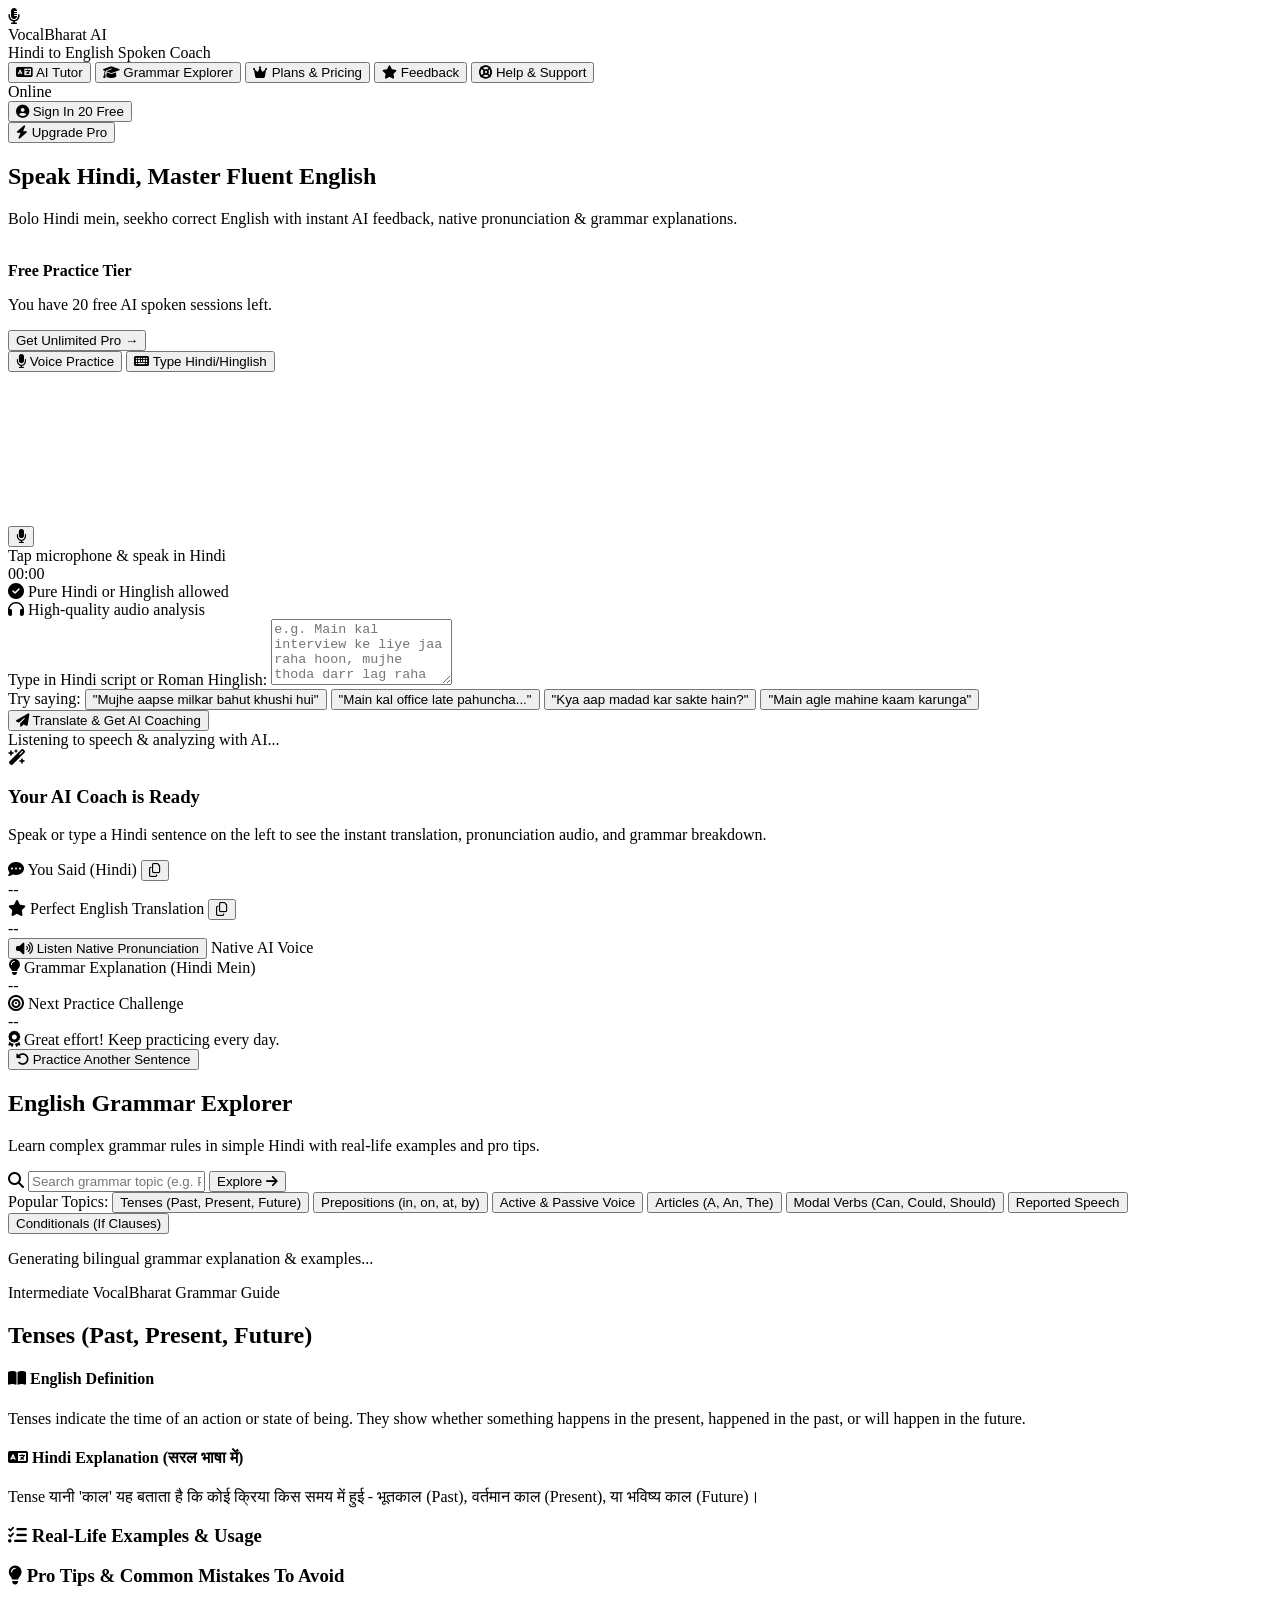
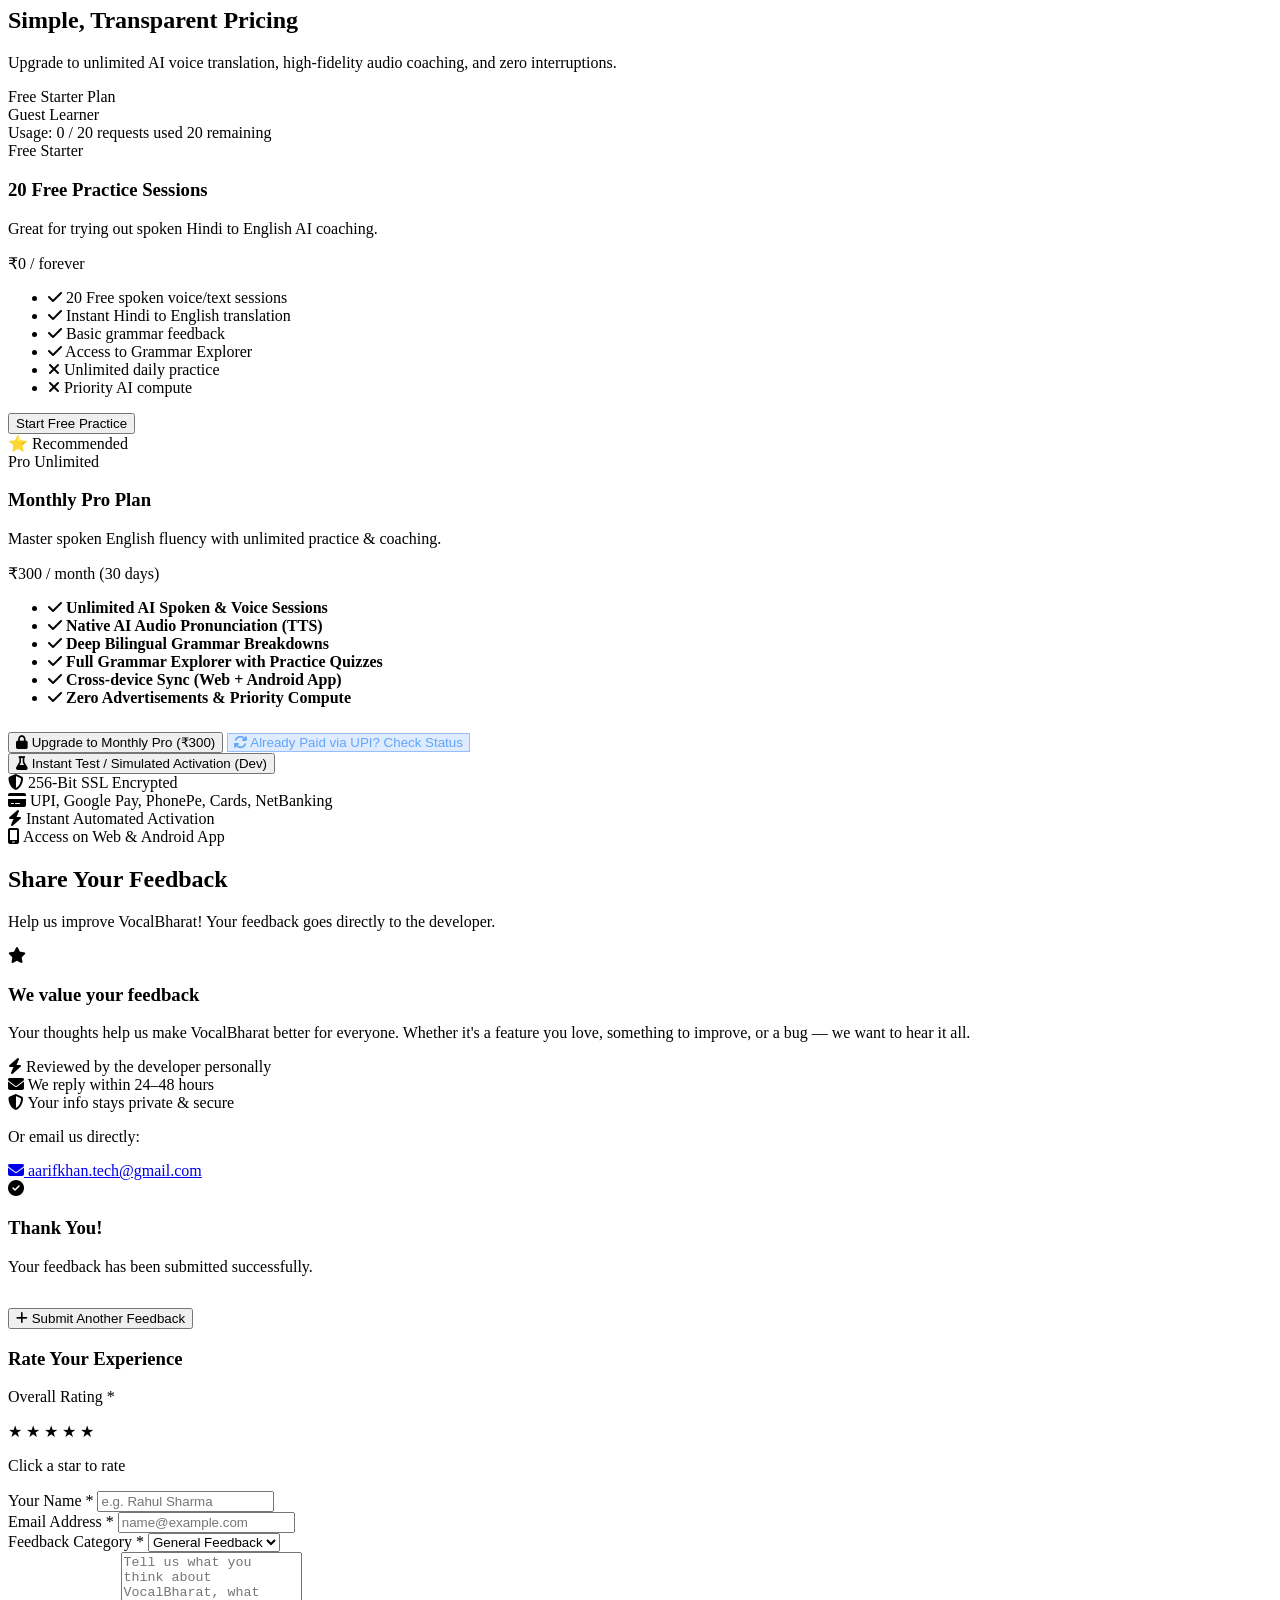
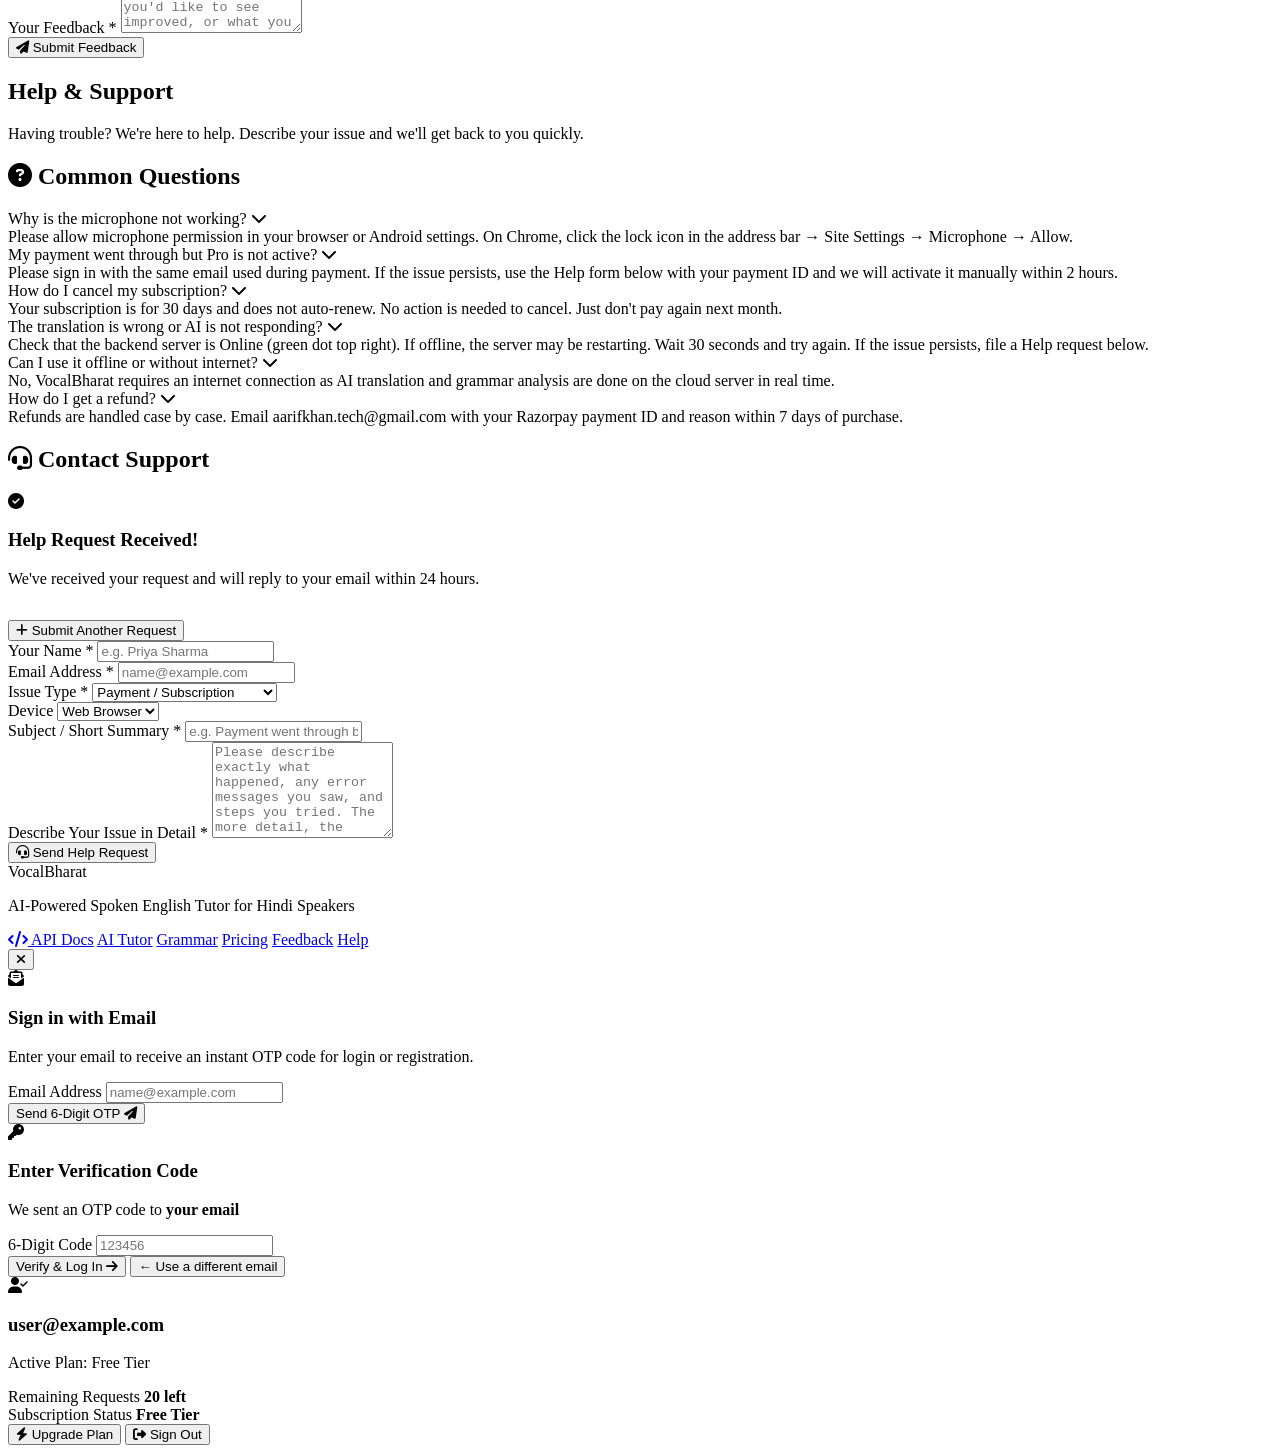
==== backend/app/static/index.html @ 331cd0ed "New changes" ====
<!DOCTYPE html>
<html lang="en">
<head>
  <meta charset="UTF-8" />
  <meta name="viewport" content="width=device-width, initial-scale=1.0" />
  <title>VocalBharat — AI Hindi to English Spoken Tutor</title>
  <meta name="description" content="Master spoken English with real-time AI speech coaching, grammar breakdown, native pronunciation audio, and grammar explorer." />

  <!-- Fonts -->
  <link rel="preconnect" href="https://fonts.googleapis.com" />
  <link rel="preconnect" href="https://fonts.gstatic.com" crossorigin />
  <link href="https://fonts.googleapis.com/css2?family=Outfit:wght@300;400;500;600;700;800;900&family=Plus+Jakarta+Sans:wght@400;500;600;700;800&family=JetBrains+Mono:wght@400;500;600&display=swap" rel="stylesheet" />

  <!-- Icons -->
  <link rel="stylesheet" href="https://cdnjs.cloudflare.com/ajax/libs/font-awesome/6.5.1/css/all.min.css" />

  <!-- Styles -->
  <link rel="stylesheet" href="/static/style.css" />

  <!-- Razorpay Standard Checkout SDK -->
  <script src="https://checkout.razorpay.com/v1/checkout.js"></script>
</head>
<body>
  <!-- Ambient background glow elements -->
  <div class="background-decorations">
    <div class="blob blob-1"></div>
    <div class="blob blob-2"></div>
    <div class="blob blob-3"></div>
    <div class="grid-overlay"></div>
  </div>

  <div class="app-layout">
    <!-- Top Navigation Bar -->
    <header class="top-nav">
      <div class="nav-container">
        <!-- Brand Logo -->
        <div class="brand-block" onclick="navigateTo('tutor')">
          <div class="brand-logo">
            <i class="fa-solid fa-microphone-lines"></i>
          </div>
          <div class="brand-info">
            <div class="brand-title">VocalBharat <span class="brand-tag">AI</span></div>
            <div class="brand-desc">Hindi to English Spoken Coach</div>
          </div>
        </div>

        <!-- Navigation Tabs -->
        <nav class="nav-tabs">
          <button class="nav-tab active" id="tab-tutor" onclick="navigateTo('tutor')">
            <i class="fa-solid fa-language"></i>
            <span>AI Tutor</span>
          </button>
          <button class="nav-tab" id="tab-grammar" onclick="navigateTo('grammar')">
            <i class="fa-solid fa-graduation-cap"></i>
            <span>Grammar Explorer</span>
          </button>
          <button class="nav-tab" id="tab-pricing" onclick="navigateTo('pricing')">
            <i class="fa-solid fa-crown"></i>
            <span>Plans & Pricing</span>
          </button>
          <button class="nav-tab" id="tab-feedback" onclick="navigateTo('feedback')">
            <i class="fa-solid fa-star"></i>
            <span>Feedback</span>
          </button>
          <button class="nav-tab" id="tab-help" onclick="navigateTo('help')">
            <i class="fa-solid fa-life-ring"></i>
            <span>Help & Support</span>
          </button>
        </nav>

        <!-- Right Action Controls -->
        <div class="nav-actions">
          <!-- Server Status Indicator -->
          <div class="server-status-pill" id="serverStatusPill" title="FastAPI Backend Health">
            <span class="status-indicator-dot online" id="statusDot"></span>
            <span class="status-text" id="statusText">Online</span>
          </div>

          <!-- User Account Status / Auth Button -->
          <div class="user-action-container" id="userActionContainer">
            <button class="btn-account-pill" id="btnAccount" onclick="openAccountModal()">
              <i class="fa-solid fa-user-circle"></i>
              <span id="accountLabel">Sign In</span>
              <span class="quota-badge" id="quotaBadge">20 Free</span>
            </button>
          </div>

          <!-- Upgrade CTA Button -->
          <button class="btn-upgrade-nav" onclick="navigateTo('pricing')">
            <i class="fa-solid fa-bolt"></i>
            <span>Upgrade Pro</span>
          </button>
        </div>
      </div>
    </header>

    <!-- Main Container Views -->
    <main class="main-content">
      
      <!-- ========================================================================= -->
      <!-- VIEW 1: HINDI TO ENGLISH SPOKEN TUTOR -->
      <!-- ========================================================================= -->
      <section class="view-section active" id="view-tutor">
        <div class="section-hero">
          <h1 class="hero-title">Speak Hindi, Master <span class="gradient-text">Fluent English</span></h1>
          <p class="hero-subtitle">Bolo Hindi mein, seekho correct English with instant AI feedback, native pronunciation & grammar explanations.</p>
        </div>

        <!-- Quota Banner if Guest or Free Tier -->
        <div class="quota-banner-card" id="quotaBanner">
          <div class="quota-info">
            <i class="fa-solid fa-sparkles quota-icon"></i>
            <div>
              <strong id="quotaTitle">Free Practice Tier</strong>
              <p id="quotaDesc">You have <span id="quotaCount">20</span> free AI spoken sessions left.</p>
            </div>
          </div>
          <button class="btn-quota-upgrade" onclick="navigateTo('pricing')">Get Unlimited Pro →</button>
        </div>

        <div class="tutor-grid">
          <!-- Left Column: Input Panel (Voice Mic & Text Input) -->
          <div class="tutor-card input-card">
            <!-- Mode Switcher Tabs -->
            <div class="mode-tabs">
              <button class="mode-tab active" id="modeBtnVoice" onclick="setTutorMode('voice')">
                <i class="fa-solid fa-microphone"></i>
                <span>Voice Practice</span>
              </button>
              <button class="mode-tab" id="modeBtnText" onclick="setTutorMode('text')">
                <i class="fa-solid fa-keyboard"></i>
                <span>Type Hindi/Hinglish</span>
              </button>
            </div>

            <!-- Voice Mic Mode Content -->
            <div class="mode-panel active" id="voicePanel">
              <div class="mic-stage">
                <!-- Audio Visualizer Canvas -->
                <canvas id="audioVisualizer" class="visualizer-canvas"></canvas>

                <!-- Glowing Pulse Ring & Record Button -->
                <div class="mic-button-wrapper">
                  <div class="mic-pulse-ring" id="micPulseRing"></div>
                  <button class="mic-main-button" id="micBtn" onclick="toggleRecording()">
                    <i class="fa-solid fa-microphone" id="micIcon"></i>
                  </button>
                </div>

                <div class="mic-status-label" id="micStatusLabel">Tap microphone & speak in Hindi</div>
                <div class="recording-timer hidden" id="recordingTimer">00:00</div>
              </div>

              <!-- Quick Hints & Language info -->
              <div class="mic-tips">
                <div class="tip-pill"><i class="fa-solid fa-circle-check"></i> Pure Hindi or Hinglish allowed</div>
                <div class="tip-pill"><i class="fa-solid fa-headphones"></i> High-quality audio analysis</div>
              </div>
            </div>

            <!-- Text Input Mode Content -->
            <div class="mode-panel" id="textPanel">
              <div class="text-input-wrapper">
                <label for="textInputHindi" class="input-label">Type in Hindi script or Roman Hinglish:</label>
                <textarea 
                  id="textInputHindi" 
                  class="hindi-textarea" 
                  rows="4" 
                  placeholder="e.g. Main kal interview ke liye jaa raha hoon, mujhe thoda darr lag raha hai..."
                ></textarea>
              </div>

              <!-- Quick prompt chips -->
              <div class="quick-prompts">
                <span class="quick-label">Try saying:</span>
                <button class="prompt-chip" onclick="applyPrompt('Mujhe aapse milkar bahut khushi hui.')">"Mujhe aapse milkar bahut khushi hui"</button>
                <button class="prompt-chip" onclick="applyPrompt('Main kal office late pahuncha kyunki traffic tha.')">"Main kal office late pahuncha..."</button>
                <button class="prompt-chip" onclick="applyPrompt('Kya aap mujhe English seekhne mein madad kar sakte hain?')">"Kya aap madad kar sakte hain?"</button>
                <button class="prompt-chip" onclick="applyPrompt('Main agle mahine naye project par kaam karunga.')">"Main agle mahine kaam karunga"</button>
              </div>

              <button class="btn-primary-action" id="btnSubmitText" onclick="submitTextTutor()">
                <i class="fa-solid fa-paper-plane"></i>
                <span>Translate & Get AI Coaching</span>
              </button>
            </div>

            <!-- Processing Loader -->
            <div class="tutor-processing hidden" id="tutorLoader">
              <div class="loader-spinner"></div>
              <div class="loader-text" id="loaderText">Listening to speech & analyzing with AI...</div>
            </div>
          </div>

          <!-- Right Column: AI Coach Results Output -->
          <div class="tutor-card output-card">
            <!-- Initial Empty State -->
            <div class="empty-state" id="tutorEmptyState">
              <div class="empty-icon">
                <i class="fa-solid fa-wand-magic-sparkles"></i>
              </div>
              <h3>Your AI Coach is Ready</h3>
              <p>Speak or type a Hindi sentence on the left to see the instant translation, pronunciation audio, and grammar breakdown.</p>
            </div>

            <!-- Real Results Container -->
            <div class="results-container hidden" id="tutorResultContainer">
              
              <!-- 1. Hindi Transcription -->
              <div class="result-box hindi-box">
                <div class="box-header">
                  <span class="box-tag hindi-tag"><i class="fa-solid fa-comment-dots"></i> You Said (Hindi)</span>
                  <button class="btn-icon-copy" onclick="copyText('resHindiText')" title="Copy Hindi"><i class="fa-regular fa-copy"></i></button>
                </div>
                <div class="box-content hindi-content" id="resHindiText">--</div>
              </div>

              <!-- 2. English Corrected Translation with Audio TTS -->
              <div class="result-box english-box">
                <div class="box-header">
                  <span class="box-tag english-tag"><i class="fa-solid fa-star"></i> Perfect English Translation</span>
                  <button class="btn-icon-copy" onclick="copyText('resEnglishText')" title="Copy English"><i class="fa-regular fa-copy"></i></button>
                </div>
                <div class="box-content english-content" id="resEnglishText">--</div>

                <!-- Native Audio Pronunciation Player -->
                <div class="audio-player-bar" id="audioPlayerBar">
                  <button class="btn-play-audio" id="btnPlayAudio" onclick="toggleAudioPlayback()">
                    <i class="fa-solid fa-volume-high" id="audioPlayIcon"></i>
                    <span id="audioPlayLabel">Listen Native Pronunciation</span>
                  </button>
                  <span class="audio-badge">Native AI Voice</span>
                </div>
              </div>

              <!-- 3. Hindi Explanation of Grammar Rules -->
              <div class="result-box explanation-box">
                <div class="box-header">
                  <span class="box-tag explanation-tag"><i class="fa-solid fa-lightbulb"></i> Grammar Explanation (Hindi Mein)</span>
                </div>
                <div class="box-content explanation-content" id="resExplanation">--</div>
              </div>

              <!-- 4. Practice Sentence Challenge -->
              <div class="result-box practice-box">
                <div class="box-header">
                  <span class="box-tag practice-tag"><i class="fa-solid fa-bullseye"></i> Next Practice Challenge</span>
                </div>
                <div class="box-content practice-content" id="resPractice">--</div>
              </div>

              <!-- 5. Coach Encouragement -->
              <div class="coach-encouragement-card" id="resEncouragement">
                <i class="fa-solid fa-award"></i>
                <span id="resEncouragementText">Great effort! Keep practicing every day.</span>
              </div>

              <!-- Action button to practice again -->
              <div class="result-actions">
                <button class="btn-secondary-action" onclick="resetTutorState()">
                  <i class="fa-solid fa-rotate-left"></i> Practice Another Sentence
                </button>
              </div>

            </div>
          </div>
        </div>
      </section>

      <!-- ========================================================================= -->
      <!-- VIEW 2: GRAMMAR EXPLORER -->
      <!-- ========================================================================= -->
      <section class="view-section" id="view-grammar">
        <div class="section-hero">
          <h1 class="hero-title">English <span class="gradient-text">Grammar Explorer</span></h1>
          <p class="hero-subtitle">Learn complex grammar rules in simple Hindi with real-life examples and pro tips.</p>
        </div>

        <div class="grammar-search-wrapper">
          <div class="search-bar">
            <i class="fa-solid fa-magnifying-glass search-icon"></i>
            <input 
              type="text" 
              id="grammarSearchInput" 
              placeholder="Search grammar topic (e.g. Past Continuous Tense, Prepositions, Passive Voice)..." 
              onkeydown="if(event.key==='Enter') searchGrammarTopic()"
            />
            <button class="btn-search-topic" onclick="searchGrammarTopic()">
              <span>Explore</span>
              <i class="fa-solid fa-arrow-right"></i>
            </button>
          </div>

          <!-- Suggested Popular Topic Chips -->
          <div class="grammar-topic-chips">
            <span class="chips-label">Popular Topics:</span>
            <button class="grammar-chip active" onclick="loadGrammarTopic('Tenses')">Tenses (Past, Present, Future)</button>
            <button class="grammar-chip" onclick="loadGrammarTopic('Prepositions')">Prepositions (in, on, at, by)</button>
            <button class="grammar-chip" onclick="loadGrammarTopic('Active and Passive Voice')">Active & Passive Voice</button>
            <button class="grammar-chip" onclick="loadGrammarTopic('Articles')">Articles (A, An, The)</button>
            <button class="grammar-chip" onclick="loadGrammarTopic('Modals')">Modal Verbs (Can, Could, Should)</button>
            <button class="grammar-chip" onclick="loadGrammarTopic('Direct and Indirect Speech')">Reported Speech</button>
            <button class="grammar-chip" onclick="loadGrammarTopic('Conditional Sentences')">Conditionals (If Clauses)</button>
          </div>
        </div>

        <!-- Grammar Loading Indicator -->
        <div class="grammar-loader hidden" id="grammarLoader">
          <div class="loader-spinner"></div>
          <p>Generating bilingual grammar explanation & examples...</p>
        </div>

        <!-- Grammar Topic Details Display -->
        <div class="grammar-detail-container" id="grammarDetails">
          <!-- Overview Card -->
          <div class="grammar-card header-card">
            <div class="topic-meta">
              <span class="difficulty-badge" id="gTopicDifficulty">Intermediate</span>
              <span class="topic-badge">VocalBharat Grammar Guide</span>
            </div>
            <h2 class="topic-title" id="gTopicTitle">Tenses (Past, Present, Future)</h2>
            
            <div class="definition-split">
              <div class="def-box english-def">
                <h4><i class="fa-solid fa-book-open"></i> English Definition</h4>
                <p id="gEnglishDef">Tenses indicate the time of an action or state of being. They show whether something happens in the present, happened in the past, or will happen in the future.</p>
              </div>
              <div class="def-box hindi-def">
                <h4><i class="fa-solid fa-language"></i> Hindi Explanation (सरल भाषा में)</h4>
                <p id="gHindiDef">Tense यानी 'काल' यह बताता है कि कोई क्रिया किस समय में हुई - भूतकाल (Past), वर्तमान काल (Present), या भविष्य काल (Future)।</p>
              </div>
            </div>
          </div>

          <!-- Examples Section -->
          <div class="grammar-card examples-card">
            <h3 class="card-heading"><i class="fa-solid fa-list-check"></i> Real-Life Examples & Usage</h3>
            <div class="examples-grid" id="gExamplesGrid">
              <!-- Dynamically populated -->
            </div>
          </div>

          <!-- Pro Tips & Common Mistakes -->
          <div class="grammar-card tips-card">
            <h3 class="card-heading"><i class="fa-solid fa-lightbulb"></i> Pro Tips & Common Mistakes To Avoid</h3>
            <div class="tips-list" id="gTipsList">
              <!-- Dynamically populated -->
            </div>
          </div>
        </div>
      </section>

      <!-- ========================================================================= -->
      <!-- VIEW 3: PLANS & PRICING + RAZORPAY CHECKOUT -->
      <!-- ========================================================================= -->
      <section class="view-section" id="view-pricing">
        <div class="section-hero">
          <h1 class="hero-title">Simple, Transparent <span class="gradient-text">Pricing</span></h1>
          <p class="hero-subtitle">Upgrade to unlimited AI voice translation, high-fidelity audio coaching, and zero interruptions.</p>
        </div>

        <!-- Current Subscription Status Pill Card -->
        <div class="subscription-status-card" id="subscriptionStatusBox">
          <div class="sub-status-header">
            <div class="status-indicator">
              <span class="status-dot green" id="subStatusDot"></span>
              <span class="status-badge-text" id="subStatusText">Free Starter Plan</span>
            </div>
            <span class="user-email-tag" id="subUserEmail">Guest Learner</span>
          </div>

          <div class="quota-progress-container">
            <div class="progress-labels">
              <span id="progressLabelLeft">Usage: 0 / 20 requests used</span>
              <span id="progressLabelRight">20 remaining</span>
            </div>
            <div class="progress-bar-bg">
              <div class="progress-bar-fill" id="progressBarFill" style="width: 0%;"></div>
            </div>
          </div>
        </div>

        <!-- Pricing Cards Grid -->
        <div class="pricing-grid">
          <!-- Free Plan -->
          <div class="pricing-card free-card">
            <div class="plan-header">
              <span class="plan-type-badge">Free Starter</span>
              <h3 class="plan-name">20 Free Practice Sessions</h3>
              <p class="plan-tagline">Great for trying out spoken Hindi to English AI coaching.</p>
            </div>
            <div class="plan-price">
              <span class="price-val">₹0</span>
              <span class="price-period">/ forever</span>
            </div>
            <ul class="plan-features">
              <li><i class="fa-solid fa-check"></i> 20 Free spoken voice/text sessions</li>
              <li><i class="fa-solid fa-check"></i> Instant Hindi to English translation</li>
              <li><i class="fa-solid fa-check"></i> Basic grammar feedback</li>
              <li><i class="fa-solid fa-check"></i> Access to Grammar Explorer</li>
              <li class="disabled"><i class="fa-solid fa-xmark"></i> Unlimited daily practice</li>
              <li class="disabled"><i class="fa-solid fa-xmark"></i> Priority AI compute</li>
            </ul>
            <button class="btn-plan-action btn-free-active" id="btnFreePlan" onclick="navigateTo('tutor')">
              <span>Start Free Practice</span>
            </button>
          </div>

          <!-- Monthly Pro Plan (Featured) -->
          <div class="pricing-card pro-card">
            <div class="popular-ribbon">⭐ Recommended</div>
            <div class="plan-header">
              <span class="plan-type-badge pro-badge">Pro Unlimited</span>
              <h3 class="plan-name">Monthly Pro Plan</h3>
              <p class="plan-tagline">Master spoken English fluency with unlimited practice & coaching.</p>
            </div>
            <div class="plan-price">
              <span class="price-val">₹300</span>
              <span class="price-period">/ month (30 days)</span>
            </div>
            <ul class="plan-features">
              <li><i class="fa-solid fa-check check-highlight"></i> <strong>Unlimited AI Spoken & Voice Sessions</strong></li>
              <li><i class="fa-solid fa-check check-highlight"></i> <strong>Native AI Audio Pronunciation (TTS)</strong></li>
              <li><i class="fa-solid fa-check check-highlight"></i> <strong>Deep Bilingual Grammar Breakdowns</strong></li>
              <li><i class="fa-solid fa-check check-highlight"></i> <strong>Full Grammar Explorer with Practice Quizzes</strong></li>
              <li><i class="fa-solid fa-check check-highlight"></i> <strong>Cross-device Sync (Web + Android App)</strong></li>
              <li><i class="fa-solid fa-check check-highlight"></i> <strong>Zero Advertisements & Priority Compute</strong></li>
            </ul>

            <!-- Checkout Trigger Button -->
            <button class="btn-plan-action btn-pro-checkout" id="btnProCheckout" onclick="startCheckoutFlow()">
              <i class="fa-solid fa-lock"></i>
              <span id="btnPayText">Upgrade to Monthly Pro (₹300)</span>
              <span class="spinner hidden" id="checkoutSpinner"></span>
            </button>

            <!-- Check Payment Status Button (For UPI QR Scans) -->
            <button class="btn-plan-action btn-check-status" id="btnCheckStatus" onclick="checkPaymentStatusManual()" style="margin-top:10px; background:rgba(41,121,255,0.15); border:1px solid rgba(41,121,255,0.4); color:#60A5FA;">
              <i class="fa-solid fa-arrows-rotate"></i>
              <span>Already Paid via UPI? Check Status</span>
            </button>

            <!-- Test mode helper / Simulated Payment Button -->
            <div class="dev-checkout-helper">
              <button class="btn-simulated-pay" onclick="startSimulatedPayment()" title="Simulate payment confirmation without external gateway">
                <i class="fa-solid fa-flask"></i> Instant Test / Simulated Activation (Dev)
              </button>
            </div>
          </div>
        </div>


        <!-- Security & Payment Methods Trust Strip -->
        <div class="trust-strip">
          <div class="trust-item"><i class="fa-solid fa-shield-halved"></i> 256-Bit SSL Encrypted</div>
          <div class="trust-item"><i class="fa-solid fa-credit-card"></i> UPI, Google Pay, PhonePe, Cards, NetBanking</div>
          <div class="trust-item"><i class="fa-solid fa-bolt"></i> Instant Automated Activation</div>
          <div class="trust-item"><i class="fa-solid fa-mobile-screen"></i> Access on Web & Android App</div>
        </div>
      </section>

      <!-- ========================================================================= -->
      <!-- VIEW 4: FEEDBACK FORM -->
      <!-- ========================================================================= -->
      <section class="view-section" id="view-feedback">
        <div class="section-hero">
          <h1 class="hero-title">Share Your <span class="gradient-text">Feedback</span></h1>
          <p class="hero-subtitle">Help us improve VocalBharat! Your feedback goes directly to the developer.</p>
        </div>

        <div class="form-page-container">
          <!-- Left: Info -->          
          <div class="form-info-panel">
            <div class="info-icon-block">
              <i class="fa-solid fa-star"></i>
            </div>
            <h3>We value your feedback</h3>
            <p>Your thoughts help us make VocalBharat better for everyone. Whether it's a feature you love, something to improve, or a bug — we want to hear it all.</p>
            <div class="info-feature-list">
              <div class="info-feature-item">
                <i class="fa-solid fa-bolt"></i>
                <span>Reviewed by the developer personally</span>
              </div>
              <div class="info-feature-item">
                <i class="fa-solid fa-envelope"></i>
                <span>We reply within 24–48 hours</span>
              </div>
              <div class="info-feature-item">
                <i class="fa-solid fa-shield-halved"></i>
                <span>Your info stays private & secure</span>
              </div>
            </div>
            <div class="contact-direct-box">
              <p>Or email us directly:</p>
              <a href="mailto:aarifkhan.tech@gmail.com" class="contact-email-link">
                <i class="fa-solid fa-envelope"></i>
                aarifkhan.tech@gmail.com
              </a>
            </div>
          </div>

          <!-- Right: Feedback Form -->
          <div class="form-card">
            <div id="feedbackSuccess" class="form-success-box hidden">
              <div class="success-icon"><i class="fa-solid fa-circle-check"></i></div>
              <h3>Thank You!</h3>
              <p id="feedbackSuccessMsg">Your feedback has been submitted successfully.</p>
              <p class="ticket-id-display" id="feedbackTicketId"></p>
              <button class="btn-primary-action" onclick="resetFeedbackForm()" style="margin-top:16px;">
                <i class="fa-solid fa-plus"></i> Submit Another Feedback
              </button>
            </div>

            <div id="feedbackFormBody">
              <h3 class="form-card-title">Rate Your Experience</h3>

              <!-- Star Rating -->
              <div class="star-rating-container">
                <p class="star-label">Overall Rating <span class="required-mark">*</span></p>
                <div class="star-row" id="starRow">
                  <span class="star" data-value="1" onclick="setRating(1)">★</span>
                  <span class="star" data-value="2" onclick="setRating(2)">★</span>
                  <span class="star" data-value="3" onclick="setRating(3)">★</span>
                  <span class="star" data-value="4" onclick="setRating(4)">★</span>
                  <span class="star" data-value="5" onclick="setRating(5)">★</span>
                </div>
                <p class="star-hint" id="starHint">Click a star to rate</p>
              </div>

              <div class="form-row">
                <div class="form-group">
                  <label for="fbName">Your Name <span class="required-mark">*</span></label>
                  <input type="text" id="fbName" placeholder="e.g. Rahul Sharma" required />
                </div>
                <div class="form-group">
                  <label for="fbEmail">Email Address <span class="required-mark">*</span></label>
                  <input type="email" id="fbEmail" placeholder="name@example.com" required />
                </div>
              </div>

              <div class="form-group">
                <label for="fbCategory">Feedback Category <span class="required-mark">*</span></label>
                <select id="fbCategory" class="form-select">
                  <option value="general">General Feedback</option>
                  <option value="feature">Feature Request</option>
                  <option value="bug">Bug Report</option>
                  <option value="praise">Praise / Love it!</option>
                </select>
              </div>

              <div class="form-group">
                <label for="fbMessage">Your Feedback <span class="required-mark">*</span></label>
                <textarea id="fbMessage" rows="5" placeholder="Tell us what you think about VocalBharat, what you'd like to see improved, or what you love most..." required></textarea>
              </div>

              <button class="btn-primary-action" id="btnSubmitFeedback" onclick="submitFeedback()">
                <i class="fa-solid fa-paper-plane"></i>
                <span id="feedbackBtnText">Submit Feedback</span>
                <span class="spinner hidden" id="feedbackSpinner"></span>
              </button>
            </div>
          </div>
        </div>
      </section>

      <!-- ========================================================================= -->
      <!-- VIEW 5: HELP & SUPPORT PAGE -->
      <!-- ========================================================================= -->
      <section class="view-section" id="view-help">
        <div class="section-hero">
          <h1 class="hero-title">Help &amp; <span class="gradient-text">Support</span></h1>
          <p class="hero-subtitle">Having trouble? We're here to help. Describe your issue and we'll get back to you quickly.</p>
        </div>

        <div class="help-page-wrapper">
          <!-- FAQ Cards -->
          <div class="faq-grid">
            <h2 class="faq-section-title"><i class="fa-solid fa-circle-question"></i> Common Questions</h2>
            <div class="faq-cards">
              <div class="faq-card" onclick="toggleFaq(this)">
                <div class="faq-question">Why is the microphone not working? <i class="fa-solid fa-chevron-down faq-arrow"></i></div>
                <div class="faq-answer">Please allow microphone permission in your browser or Android settings. On Chrome, click the lock icon in the address bar → Site Settings → Microphone → Allow.</div>
              </div>
              <div class="faq-card" onclick="toggleFaq(this)">
                <div class="faq-question">My payment went through but Pro is not active? <i class="fa-solid fa-chevron-down faq-arrow"></i></div>
                <div class="faq-answer">Please sign in with the same email used during payment. If the issue persists, use the Help form below with your payment ID and we will activate it manually within 2 hours.</div>
              </div>
              <div class="faq-card" onclick="toggleFaq(this)">
                <div class="faq-question">How do I cancel my subscription? <i class="fa-solid fa-chevron-down faq-arrow"></i></div>
                <div class="faq-answer">Your subscription is for 30 days and does not auto-renew. No action is needed to cancel. Just don't pay again next month.</div>
              </div>
              <div class="faq-card" onclick="toggleFaq(this)">
                <div class="faq-question">The translation is wrong or AI is not responding? <i class="fa-solid fa-chevron-down faq-arrow"></i></div>
                <div class="faq-answer">Check that the backend server is Online (green dot top right). If offline, the server may be restarting. Wait 30 seconds and try again. If the issue persists, file a Help request below.</div>
              </div>
              <div class="faq-card" onclick="toggleFaq(this)">
                <div class="faq-question">Can I use it offline or without internet? <i class="fa-solid fa-chevron-down faq-arrow"></i></div>
                <div class="faq-answer">No, VocalBharat requires an internet connection as AI translation and grammar analysis are done on the cloud server in real time.</div>
              </div>
              <div class="faq-card" onclick="toggleFaq(this)">
                <div class="faq-question">How do I get a refund? <i class="fa-solid fa-chevron-down faq-arrow"></i></div>
                <div class="faq-answer">Refunds are handled case by case. Email aarifkhan.tech@gmail.com with your Razorpay payment ID and reason within 7 days of purchase.</div>
              </div>
            </div>
          </div>

          <!-- Help Request Form -->
          <div class="help-form-panel">
            <h2 class="faq-section-title"><i class="fa-solid fa-headset"></i> Contact Support</h2>

            <div id="helpSuccess" class="form-success-box hidden">
              <div class="success-icon help-icon"><i class="fa-solid fa-circle-check"></i></div>
              <h3>Help Request Received!</h3>
              <p id="helpSuccessMsg">We've received your request and will reply to your email within 24 hours.</p>
              <p class="ticket-id-display" id="helpTicketId"></p>
              <button class="btn-primary-action" onclick="resetHelpForm()" style="margin-top:16px;">
                <i class="fa-solid fa-plus"></i> Submit Another Request
              </button>
            </div>

            <div id="helpFormBody">
              <div class="form-row">
                <div class="form-group">
                  <label for="helpName">Your Name <span class="required-mark">*</span></label>
                  <input type="text" id="helpName" placeholder="e.g. Priya Sharma" required />
                </div>
                <div class="form-group">
                  <label for="helpEmail">Email Address <span class="required-mark">*</span></label>
                  <input type="email" id="helpEmail" placeholder="name@example.com" required />
                </div>
              </div>

              <div class="form-row">
                <div class="form-group">
                  <label for="helpIssueType">Issue Type <span class="required-mark">*</span></label>
                  <select id="helpIssueType" class="form-select">
                    <option value="payment">Payment / Subscription</option>
                    <option value="account">Account / Login</option>
                    <option value="technical">Technical / App not working</option>
                    <option value="audio">Audio / Microphone</option>
                    <option value="other">Other</option>
                  </select>
                </div>
                <div class="form-group">
                  <label for="helpDevice">Device</label>
                  <select id="helpDevice" class="form-select">
                    <option value="web">Web Browser</option>
                    <option value="android">Android App</option>
                    <option value="other">Other</option>
                  </select>
                </div>
              </div>

              <div class="form-group">
                <label for="helpSubject">Subject / Short Summary <span class="required-mark">*</span></label>
                <input type="text" id="helpSubject" placeholder="e.g. Payment went through but Pro not activated" required />
              </div>

              <div class="form-group">
                <label for="helpDescription">Describe Your Issue in Detail <span class="required-mark">*</span></label>
                <textarea id="helpDescription" rows="6" placeholder="Please describe exactly what happened, any error messages you saw, and steps you tried. The more detail, the faster we can help you." required></textarea>
              </div>

              <button class="btn-help-submit" id="btnSubmitHelp" onclick="submitHelp()">
                <i class="fa-solid fa-headset"></i>
                <span id="helpBtnText">Send Help Request</span>
                <span class="spinner hidden" id="helpSpinner"></span>
              </button>
            </div>
          </div>
        </div>
      </section>

    </main>

    <!-- Footer -->
    <footer class="app-footer">
      <div class="footer-container">
        <div class="footer-brand">
          <div class="brand-title">VocalBharat</div>
          <p>AI-Powered Spoken English Tutor for Hindi Speakers</p>
        </div>
        <div class="footer-links">
          <a href="/docs" target="_blank"><i class="fa-solid fa-code"></i> API Docs</a>
          <a href="#tutor" onclick="navigateTo('tutor')">AI Tutor</a>
          <a href="#grammar" onclick="navigateTo('grammar')">Grammar</a>
          <a href="#pricing" onclick="navigateTo('pricing')">Pricing</a>
          <a href="#feedback" onclick="navigateTo('feedback')">Feedback</a>
          <a href="#help" onclick="navigateTo('help')">Help</a>
        </div>
      </div>
    </footer>
  </div>

  <!-- ========================================================================= -->
  <!-- MODALS -->
  <!-- ========================================================================= -->

  <!-- Account / OTP Login Modal -->
  <div class="modal-overlay hidden" id="accountModal">
    <div class="modal-card">
      <button class="modal-close-btn" onclick="closeAccountModal()"><i class="fa-solid fa-xmark"></i></button>

      <!-- View when Logged Out: Step 1 Enter Email -->
      <div class="auth-step active" id="authStepEmail">
        <div class="modal-header">
          <div class="modal-icon"><i class="fa-solid fa-envelope-open-text"></i></div>
          <h3>Sign in with Email</h3>
          <p>Enter your email to receive an instant OTP code for login or registration.</p>
        </div>
        <form onsubmit="event.preventDefault(); requestOtp();">
          <div class="form-group">
            <label for="authEmailInput">Email Address</label>
            <input type="email" id="authEmailInput" placeholder="name@example.com" required />
          </div>
          <button type="submit" class="btn-primary-action" id="btnRequestOtp">
            <span>Send 6-Digit OTP</span>
            <i class="fa-solid fa-paper-plane"></i>
          </button>
        </form>
      </div>

      <!-- View when Logged Out: Step 2 Enter OTP -->
      <div class="auth-step" id="authStepOtp">
        <div class="modal-header">
          <div class="modal-icon"><i class="fa-solid fa-key"></i></div>
          <h3>Enter Verification Code</h3>
          <p>We sent an OTP code to <strong id="authTargetEmail">your email</strong></p>
        </div>
        <form onsubmit="event.preventDefault(); verifyOtp();">
          <div class="form-group">
            <label for="authOtpInput">6-Digit Code</label>
            <input type="text" id="authOtpInput" class="otp-input" placeholder="123456" maxlength="6" pattern="[0-9]{6}" required />
          </div>
          <button type="submit" class="btn-primary-action" id="btnVerifyOtp">
            <span>Verify & Log In</span>
            <i class="fa-solid fa-arrow-right"></i>
          </button>
          <button type="button" class="btn-text-action" onclick="resetAuthModal()">← Use a different email</button>
        </form>
      </div>

      <!-- View when Logged In: Profile Dashboard -->
      <div class="auth-step" id="authStepProfile">
        <div class="modal-header">
          <div class="modal-avatar"><i class="fa-solid fa-user-check"></i></div>
          <h3 id="profileUserEmail">user@example.com</h3>
          <p class="profile-status-text" id="profilePlanBadge">Active Plan: Free Tier</p>
        </div>
        <div class="profile-details">
          <div class="profile-stat-row">
            <span>Remaining Requests</span>
            <strong id="profileRequestsCount">20 left</strong>
          </div>
          <div class="profile-stat-row">
            <span>Subscription Status</span>
            <strong id="profileSubStatus">Free Tier</strong>
          </div>
        </div>
        <div class="profile-actions">
          <button class="btn-primary-action" onclick="closeAccountModal(); navigateTo('pricing');">
            <i class="fa-solid fa-bolt"></i> Upgrade Plan
          </button>
          <button class="btn-secondary-action" onclick="logoutUser()">
            <i class="fa-solid fa-right-from-bracket"></i> Sign Out
          </button>
        </div>
      </div>
    </div>
  </div>

  <!-- Toast Notification Container -->
  <div class="toast-container" id="toastContainer"></div>

  <!-- Application Logic -->
  <script src="/static/app.js"></script>
</body>
</html>
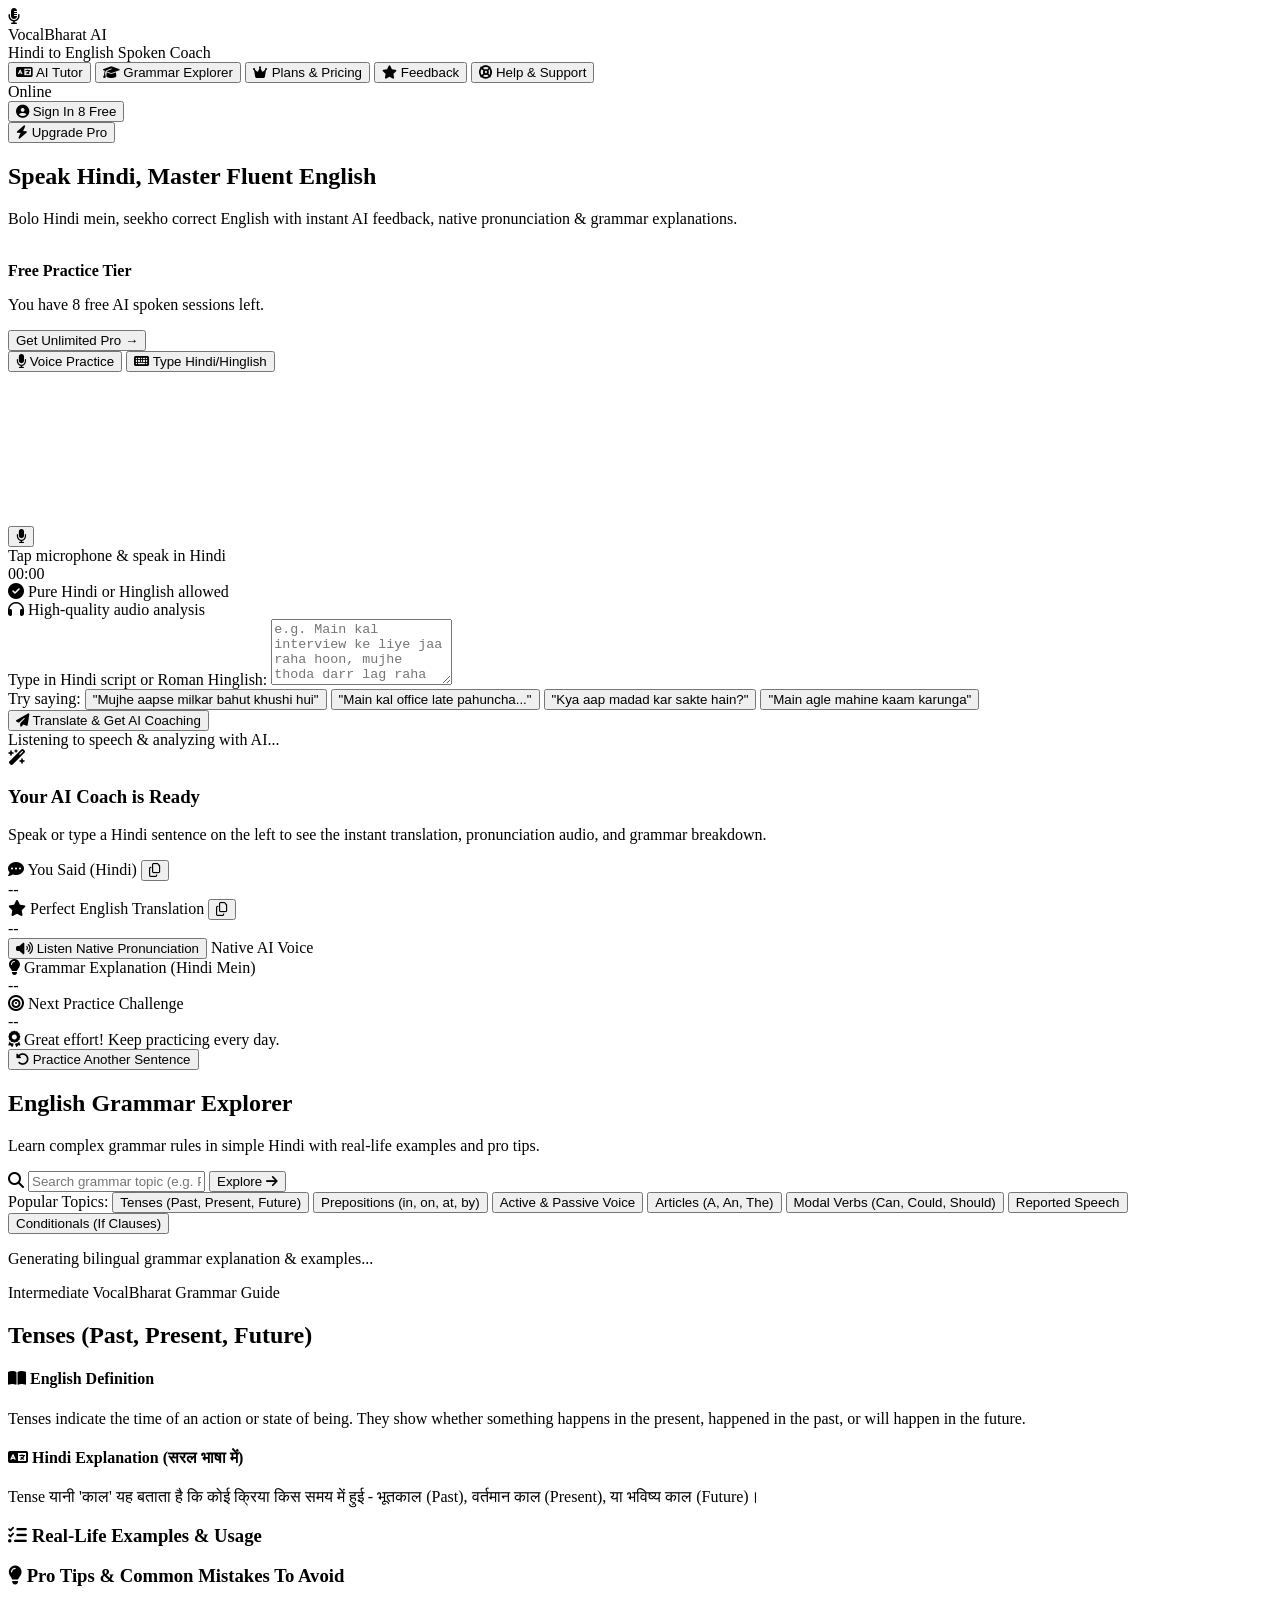
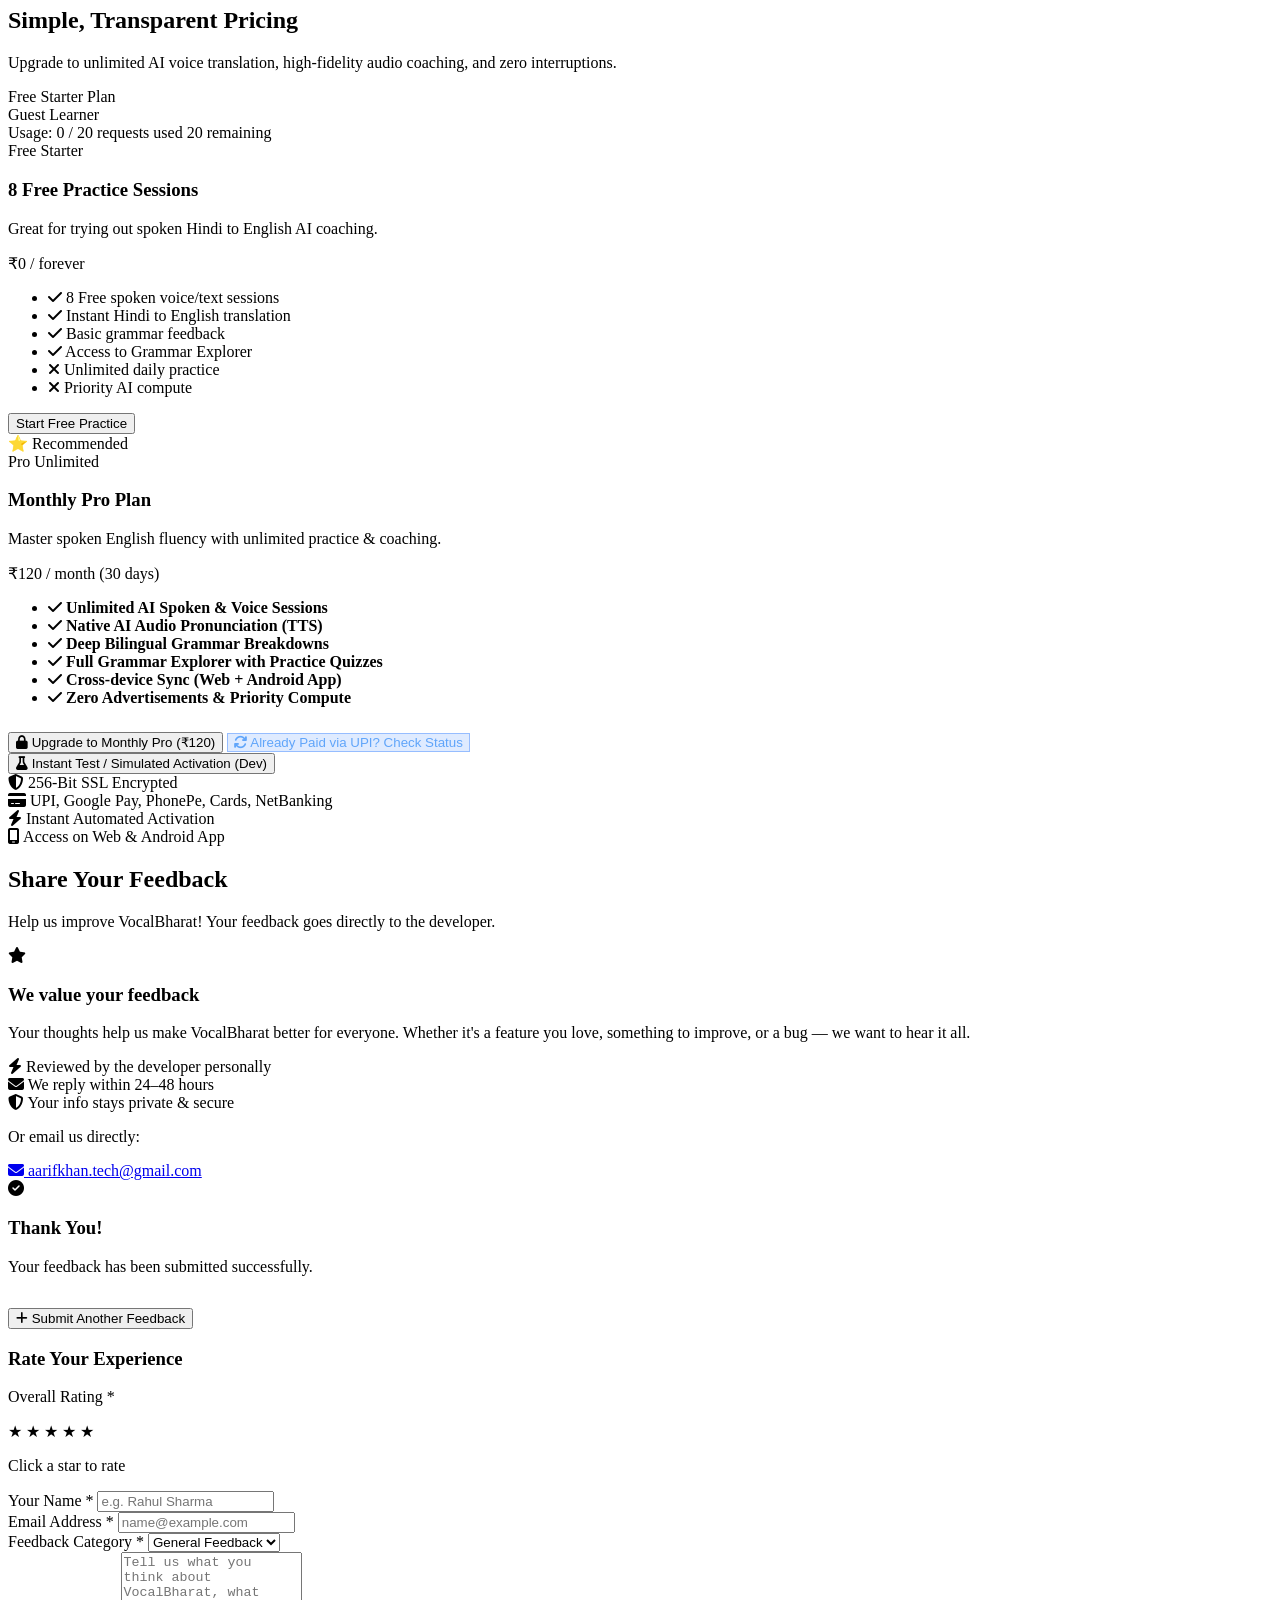
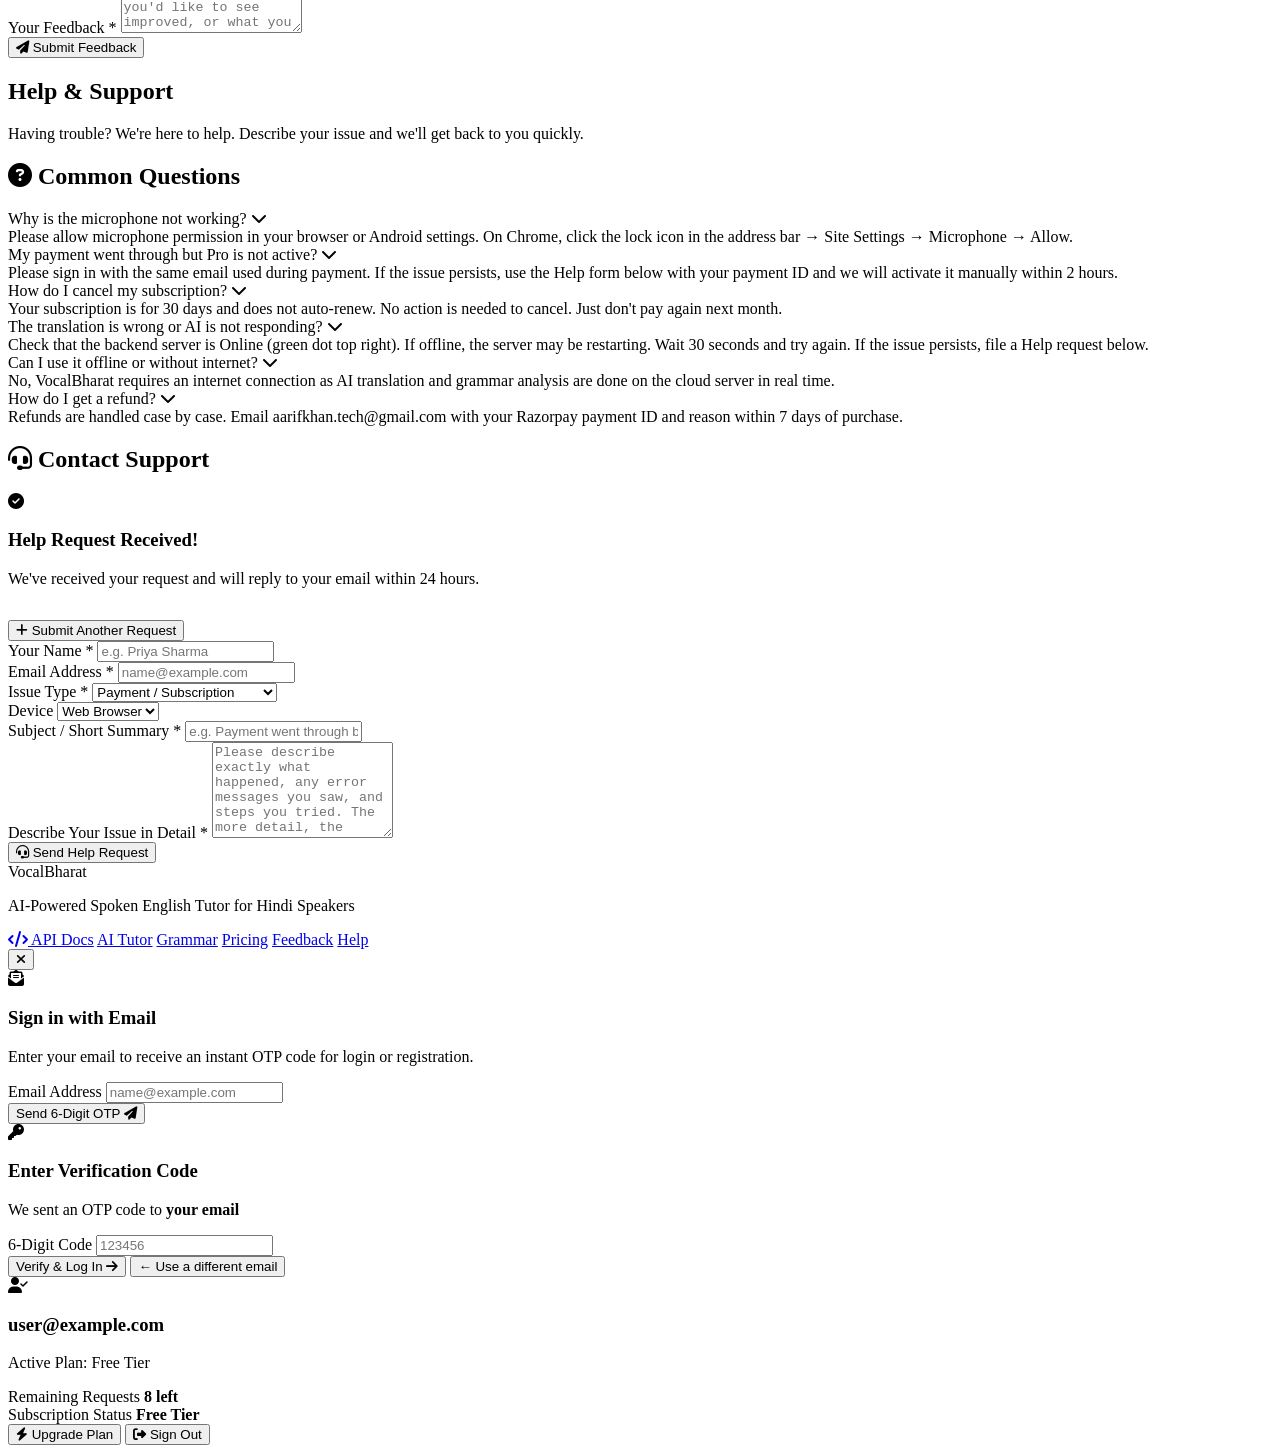
==== commit d67b4a25: "New design and concepts" ====
--- a/backend/app/static/index.html
+++ b/backend/app/static/index.html
@@ -15,7 +15,7 @@
   <link rel="stylesheet" href="https://cdnjs.cloudflare.com/ajax/libs/font-awesome/6.5.1/css/all.min.css" />
 
   <!-- Styles -->
-  <link rel="stylesheet" href="/static/style.css" />
+  <link rel="stylesheet" href="/static/style.css?v=4" />
 
   <!-- Razorpay Standard Checkout SDK -->
   <script src="https://checkout.razorpay.com/v1/checkout.js"></script>
@@ -81,7 +81,7 @@
             <button class="btn-account-pill" id="btnAccount" onclick="openAccountModal()">
               <i class="fa-solid fa-user-circle"></i>
               <span id="accountLabel">Sign In</span>
-              <span class="quota-badge" id="quotaBadge">20 Free</span>
+              <span class="quota-badge" id="quotaBadge">8 Free</span>
             </button>
           </div>
 
@@ -112,7 +112,7 @@
             <i class="fa-solid fa-sparkles quota-icon"></i>
             <div>
               <strong id="quotaTitle">Free Practice Tier</strong>
-              <p id="quotaDesc">You have <span id="quotaCount">20</span> free AI spoken sessions left.</p>
+              <p id="quotaDesc">You have <span id="quotaCount">8</span> free AI spoken sessions left.</p>
             </div>
           </div>
           <button class="btn-quota-upgrade" onclick="navigateTo('pricing')">Get Unlimited Pro →</button>
@@ -377,8 +377,13 @@
             <div class="progress-bar-bg">
               <div class="progress-bar-fill" id="progressBarFill" style="width: 0%;"></div>
             </div>
-          </div>
-        </div>
+            <div class="sub-dates-container" id="subDatesRow" style="display:none; margin-top:12px; font-size:12px; color:#A78BFA; justify-content:space-between; border-top:1px solid rgba(255,255,255,0.08); padding-top:10px;">
+              <span><i class="fa-solid fa-calendar-check" style="margin-right:4px;"></i> Subscribed: <strong id="subStartDateText" style="color:#fff;">-</strong></span>
+              <span><i class="fa-solid fa-calendar-xmark" style="margin-right:4px;"></i> Valid Until: <strong id="subEndDateText" style="color:#00E676;">-</strong></span>
+            </div>
+          </div>
+        </div>
+
 
         <!-- Pricing Cards Grid -->
         <div class="pricing-grid">
@@ -386,7 +391,7 @@
           <div class="pricing-card free-card">
             <div class="plan-header">
               <span class="plan-type-badge">Free Starter</span>
-              <h3 class="plan-name">20 Free Practice Sessions</h3>
+              <h3 class="plan-name">8 Free Practice Sessions</h3>
               <p class="plan-tagline">Great for trying out spoken Hindi to English AI coaching.</p>
             </div>
             <div class="plan-price">
@@ -394,7 +399,7 @@
               <span class="price-period">/ forever</span>
             </div>
             <ul class="plan-features">
-              <li><i class="fa-solid fa-check"></i> 20 Free spoken voice/text sessions</li>
+              <li><i class="fa-solid fa-check"></i> 8 Free spoken voice/text sessions</li>
               <li><i class="fa-solid fa-check"></i> Instant Hindi to English translation</li>
               <li><i class="fa-solid fa-check"></i> Basic grammar feedback</li>
               <li><i class="fa-solid fa-check"></i> Access to Grammar Explorer</li>
@@ -415,7 +420,7 @@
               <p class="plan-tagline">Master spoken English fluency with unlimited practice & coaching.</p>
             </div>
             <div class="plan-price">
-              <span class="price-val">₹300</span>
+              <span class="price-val">₹120</span>
               <span class="price-period">/ month (30 days)</span>
             </div>
             <ul class="plan-features">
@@ -430,7 +435,7 @@
             <!-- Checkout Trigger Button -->
             <button class="btn-plan-action btn-pro-checkout" id="btnProCheckout" onclick="startCheckoutFlow()">
               <i class="fa-solid fa-lock"></i>
-              <span id="btnPayText">Upgrade to Monthly Pro (₹300)</span>
+              <span id="btnPayText">Upgrade to Monthly Pro (₹120)</span>
               <span class="spinner hidden" id="checkoutSpinner"></span>
             </button>
 
@@ -750,7 +755,7 @@
         <div class="profile-details">
           <div class="profile-stat-row">
             <span>Remaining Requests</span>
-            <strong id="profileRequestsCount">20 left</strong>
+            <strong id="profileRequestsCount">8 left</strong>
           </div>
           <div class="profile-stat-row">
             <span>Subscription Status</span>
@@ -773,6 +778,6 @@
   <div class="toast-container" id="toastContainer"></div>
 
   <!-- Application Logic -->
-  <script src="/static/app.js"></script>
+  <script src="/static/app.js?v=4"></script>
 </body>
 </html>
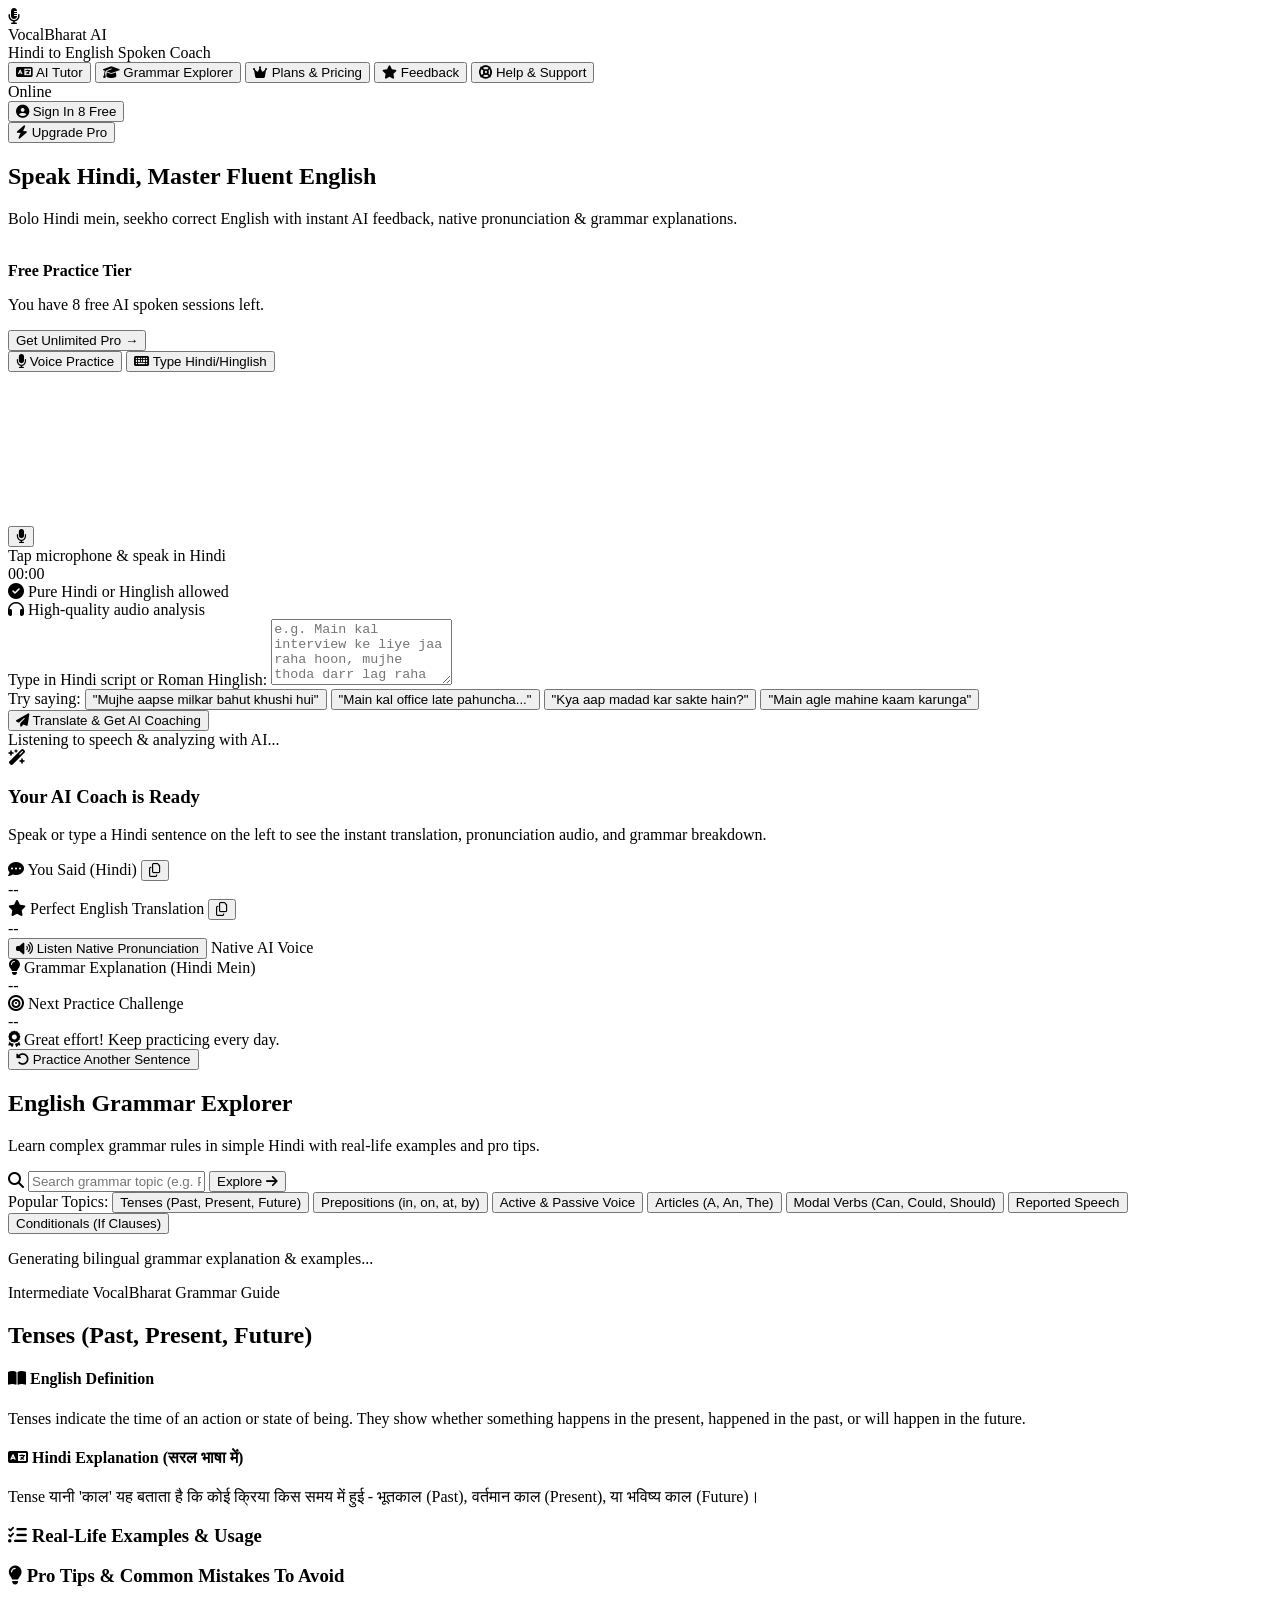
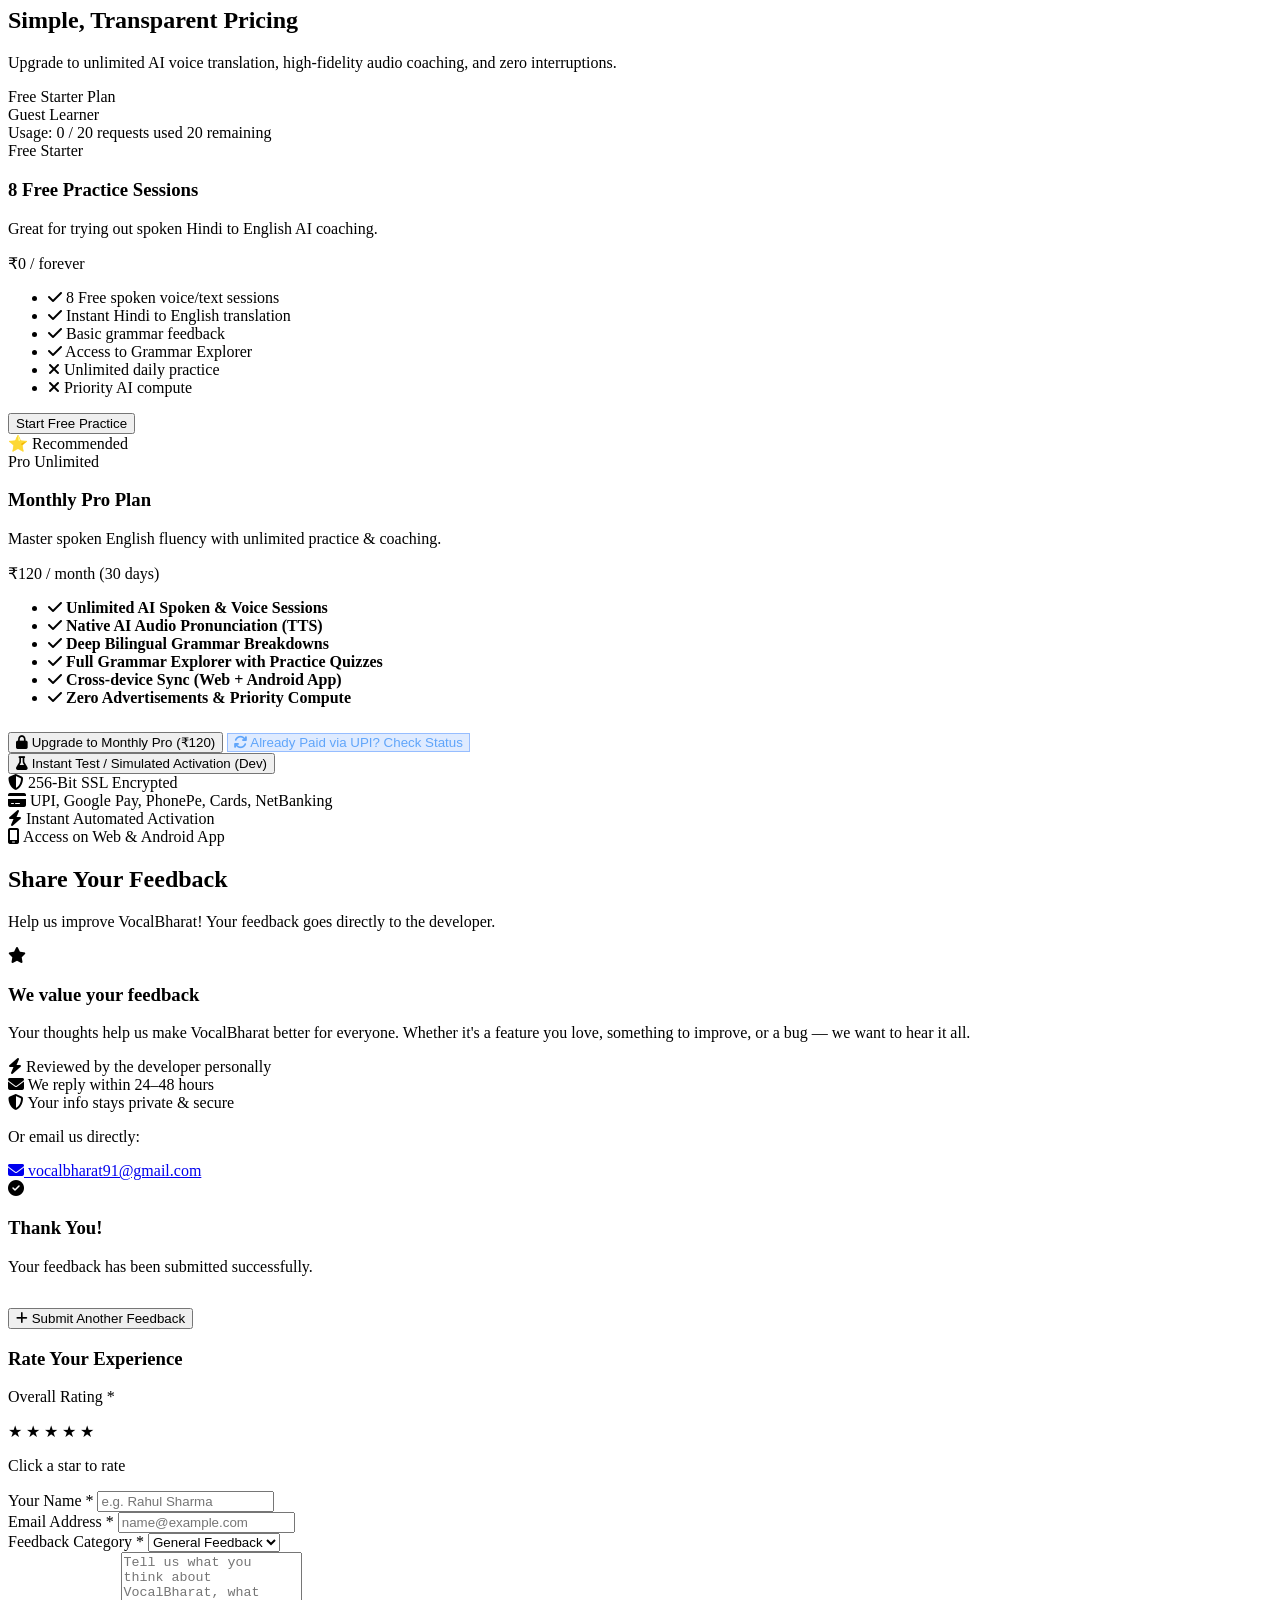
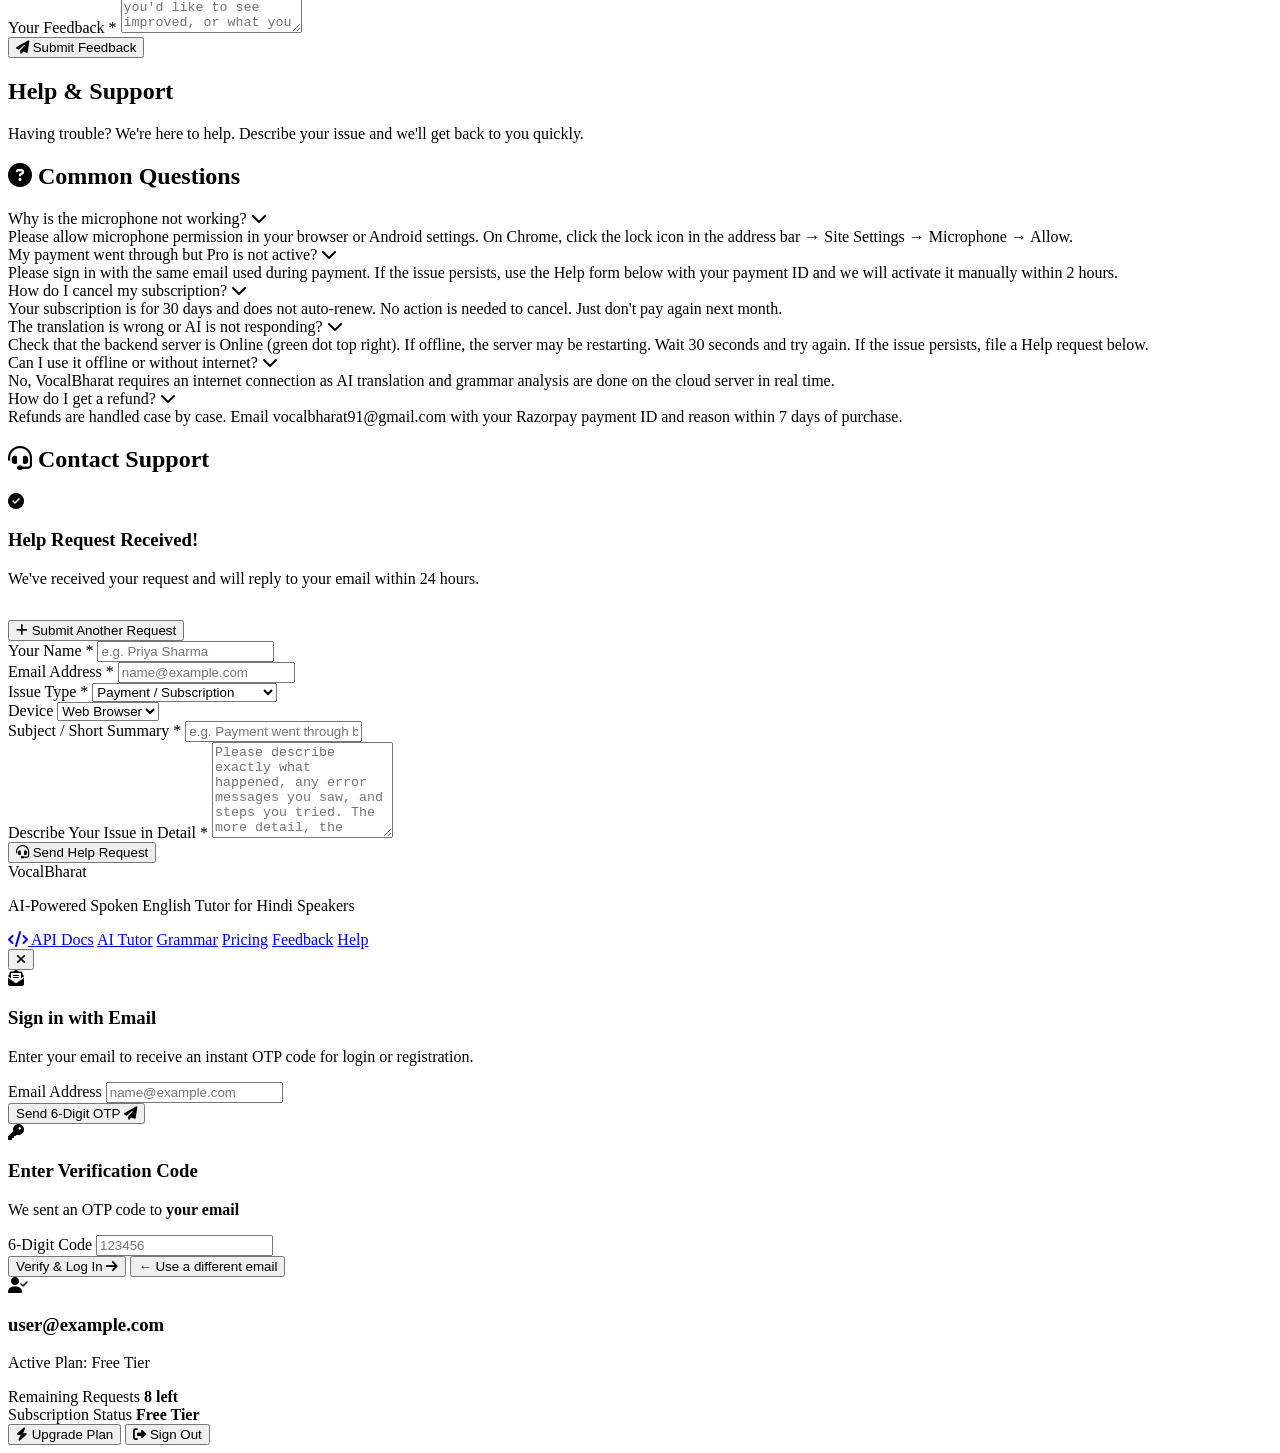
==== commit 3d1aa462: "feat: new changes" ====
--- a/backend/app/static/index.html
+++ b/backend/app/static/index.html
@@ -15,7 +15,7 @@
   <link rel="stylesheet" href="https://cdnjs.cloudflare.com/ajax/libs/font-awesome/6.5.1/css/all.min.css" />
 
   <!-- Styles -->
-  <link rel="stylesheet" href="/static/style.css?v=4" />
+  <link rel="stylesheet" href="/static/style.css?v=5" />
 
   <!-- Razorpay Standard Checkout SDK -->
   <script src="https://checkout.razorpay.com/v1/checkout.js"></script>
@@ -497,9 +497,9 @@
             </div>
             <div class="contact-direct-box">
               <p>Or email us directly:</p>
-              <a href="mailto:aarifkhan.tech@gmail.com" class="contact-email-link">
+              <a href="mailto:vocalbharat91@gmail.com" class="contact-email-link">
                 <i class="fa-solid fa-envelope"></i>
-                aarifkhan.tech@gmail.com
+                vocalbharat91@gmail.com
               </a>
             </div>
           </div>
@@ -604,7 +604,7 @@
               </div>
               <div class="faq-card" onclick="toggleFaq(this)">
                 <div class="faq-question">How do I get a refund? <i class="fa-solid fa-chevron-down faq-arrow"></i></div>
-                <div class="faq-answer">Refunds are handled case by case. Email aarifkhan.tech@gmail.com with your Razorpay payment ID and reason within 7 days of purchase.</div>
+                <div class="faq-answer">Refunds are handled case by case. Email vocalbharat91@gmail.com with your Razorpay payment ID and reason within 7 days of purchase.</div>
               </div>
             </div>
           </div>
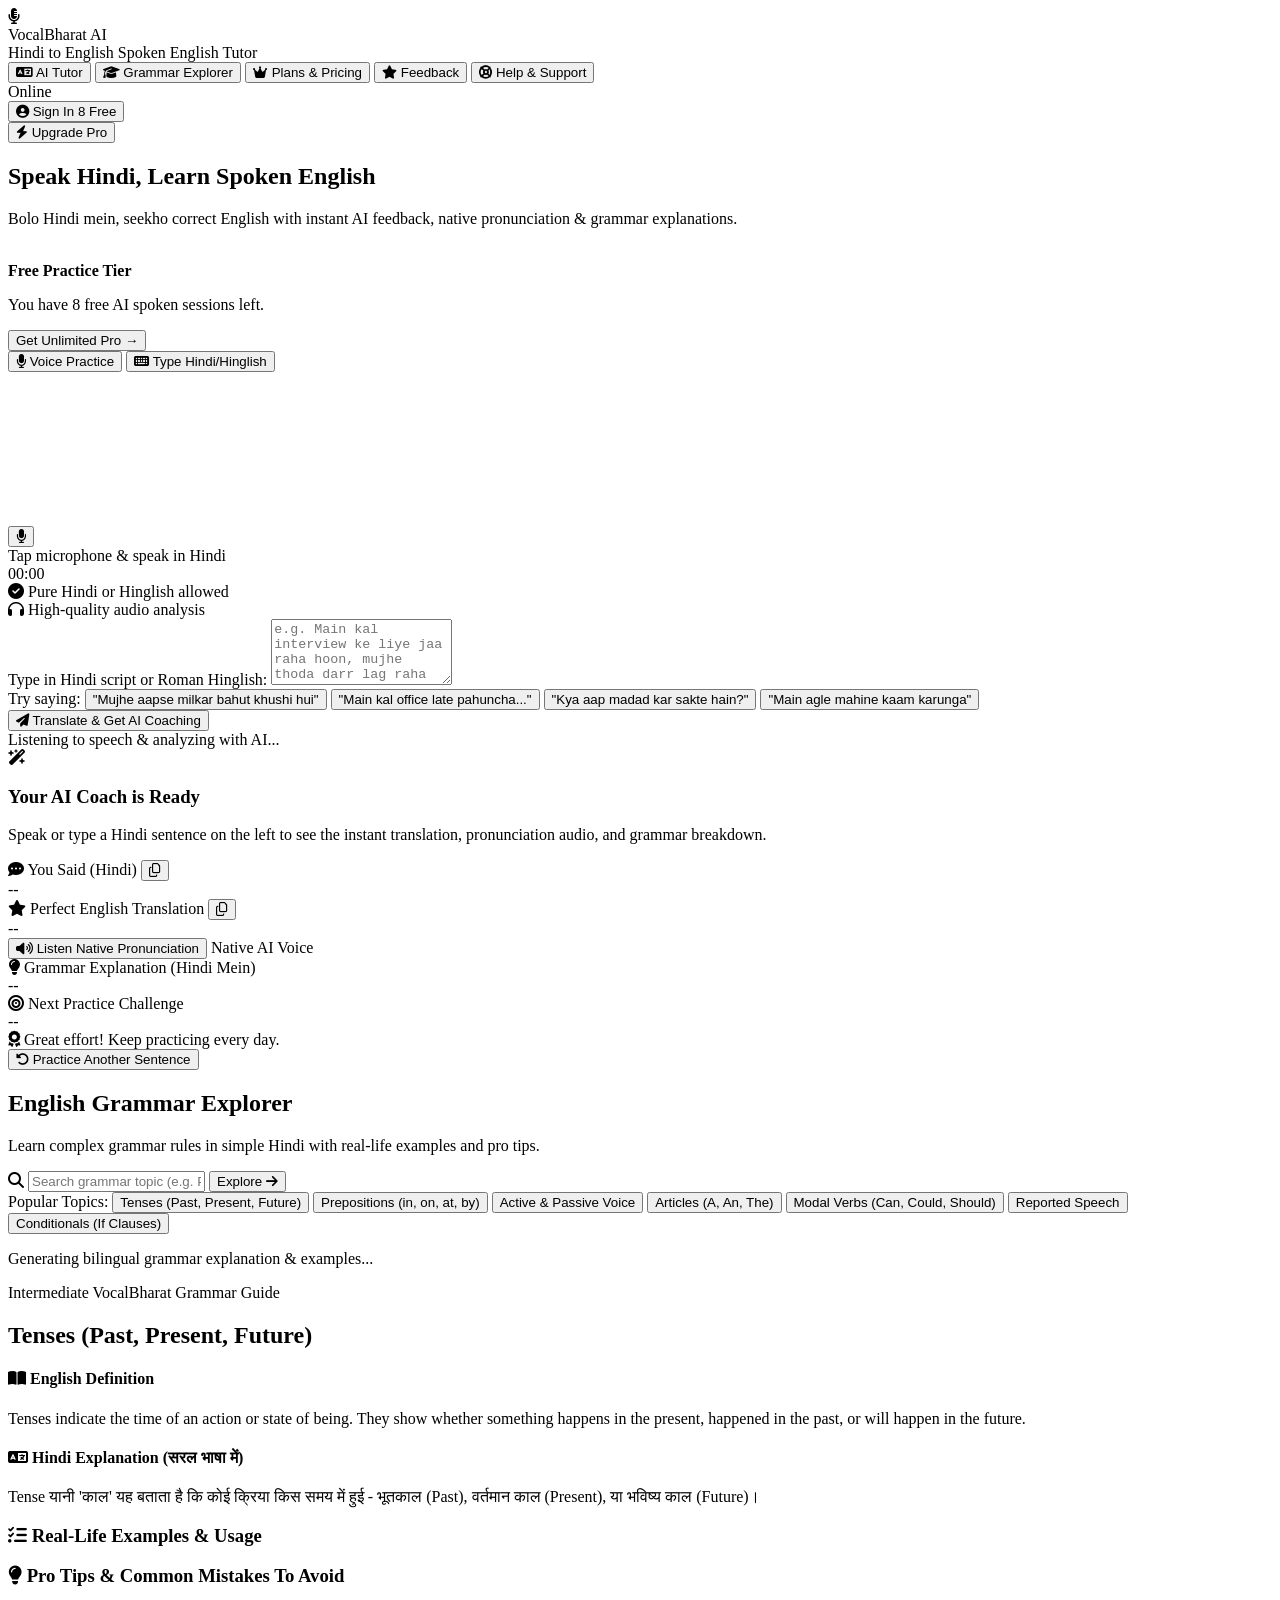
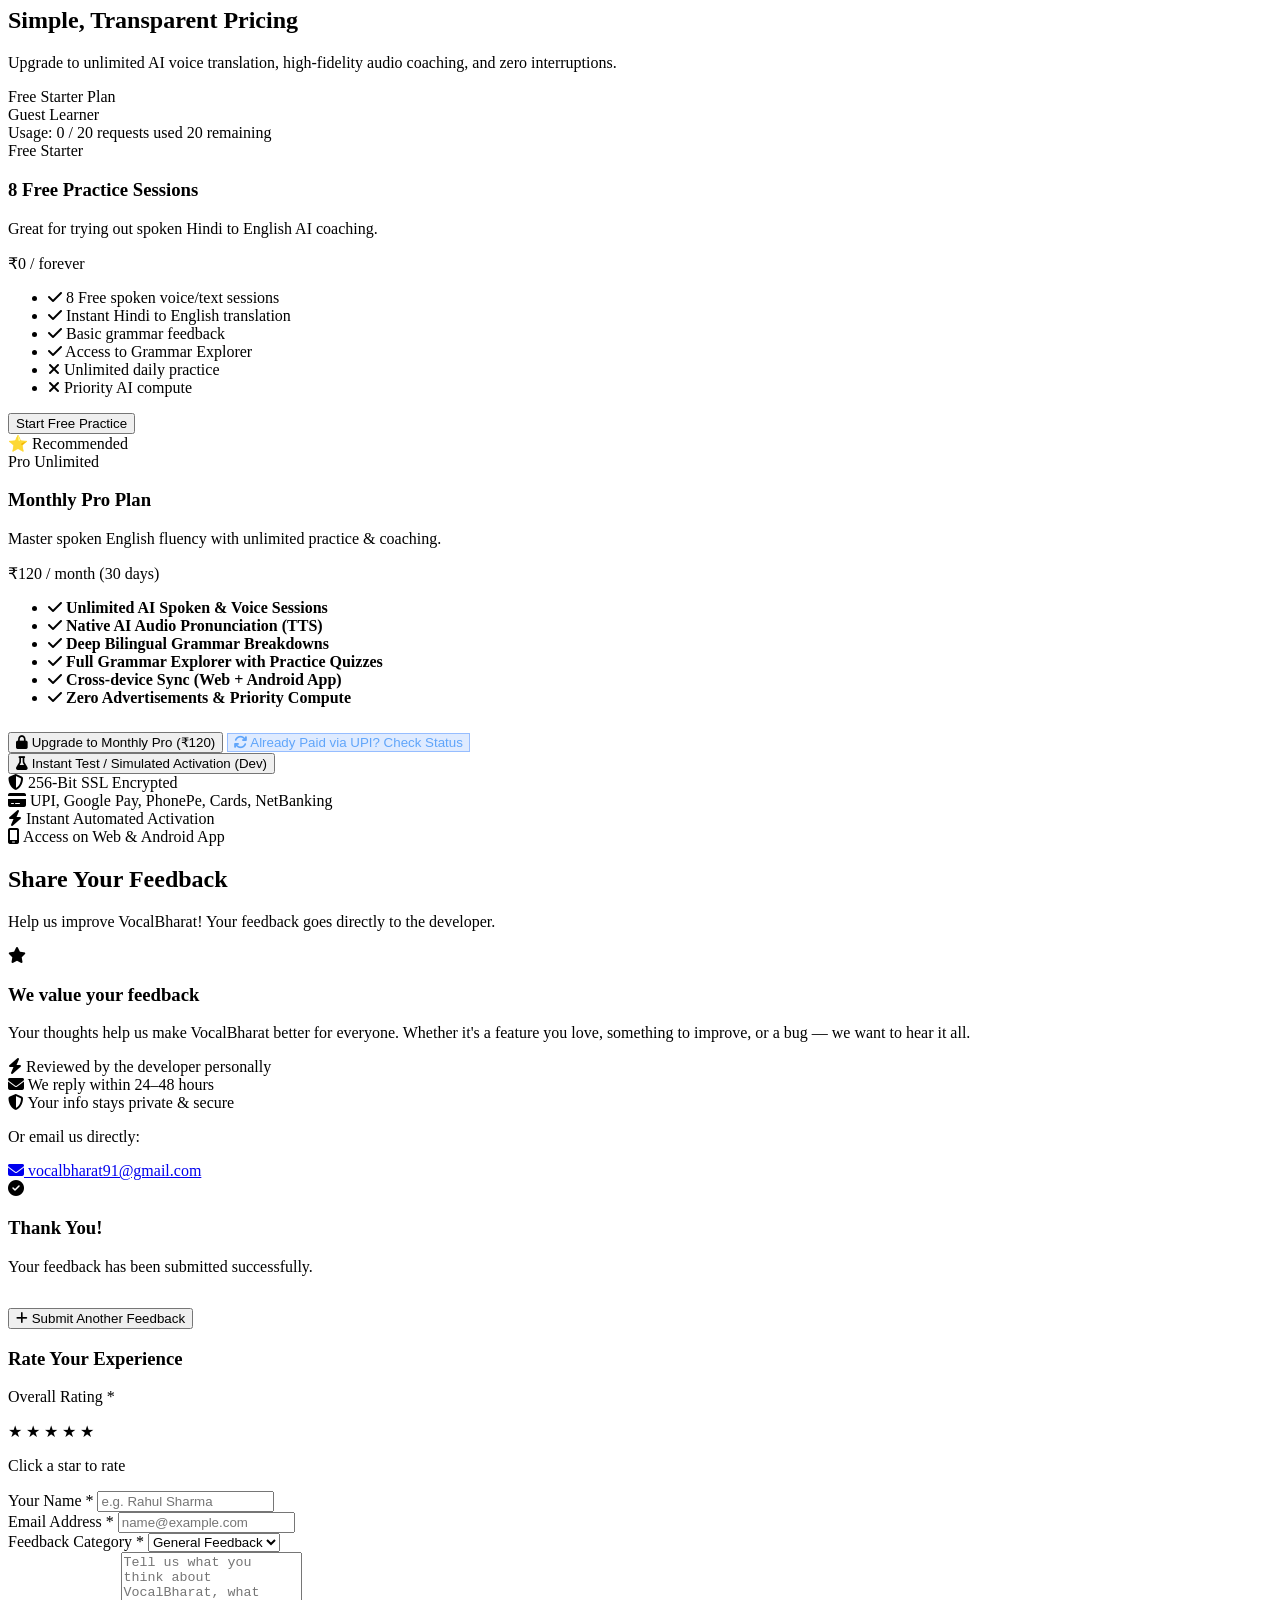
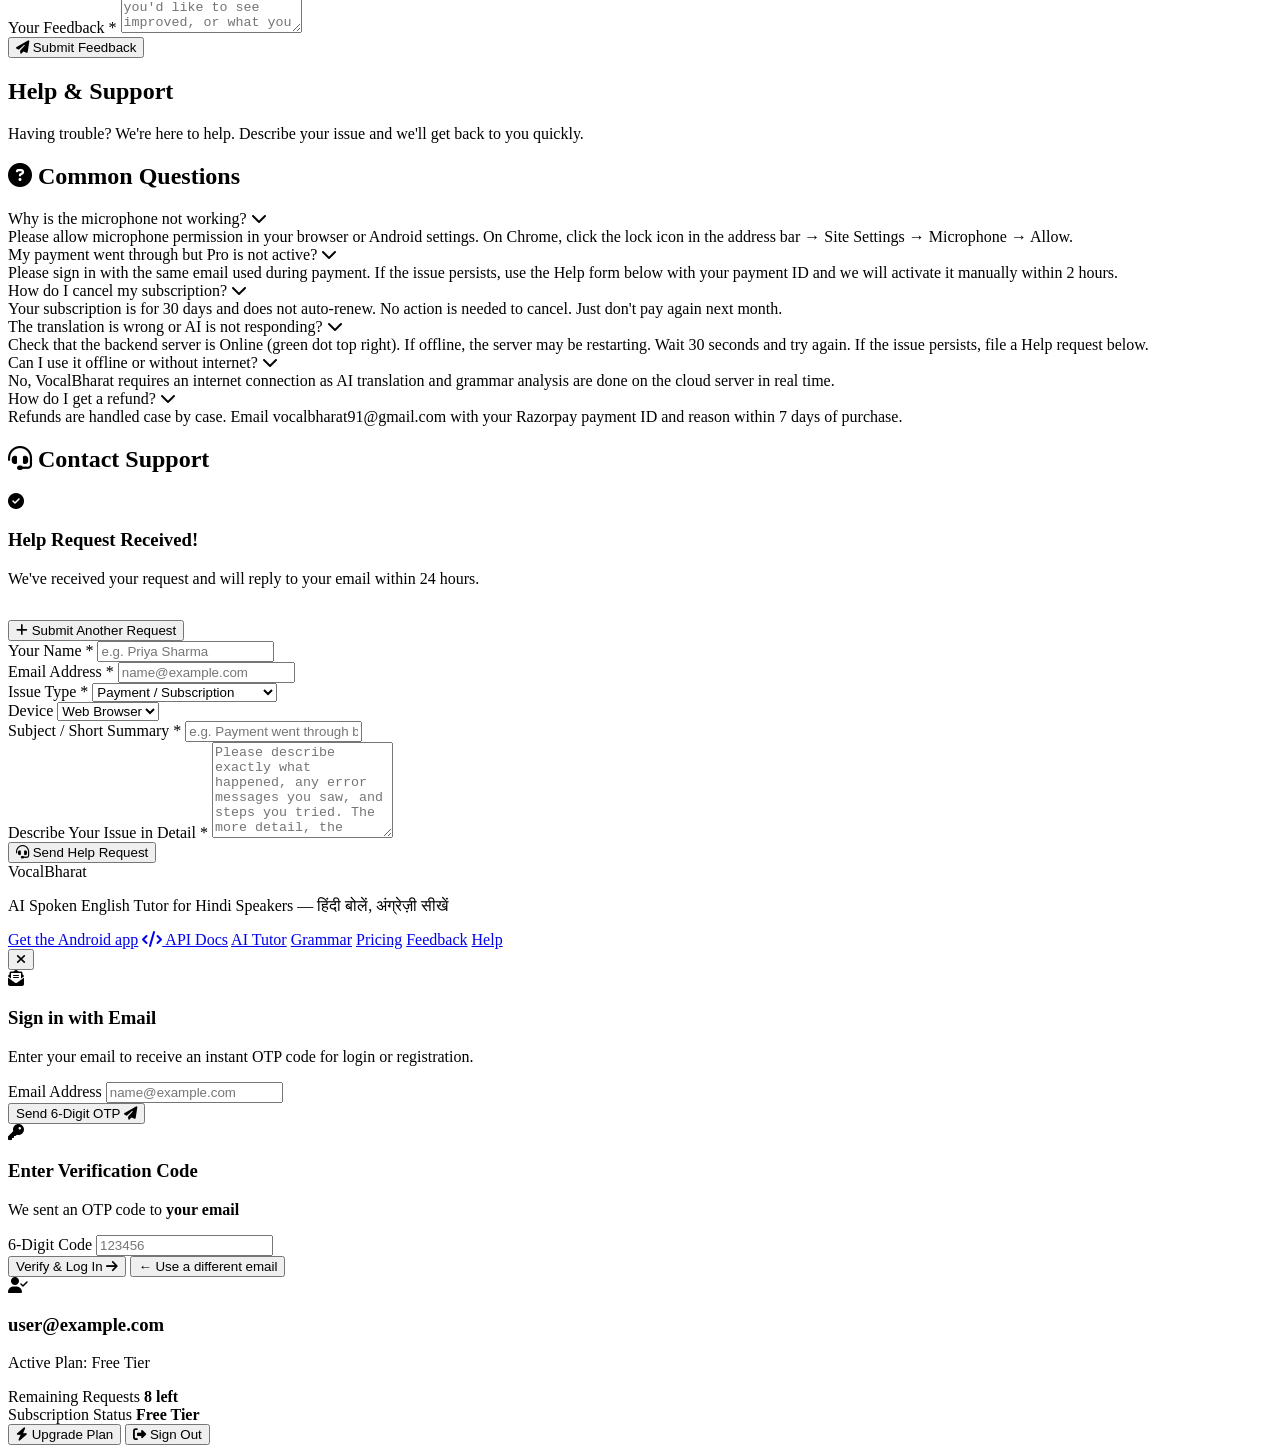
==== commit 5b8c5373: "improve ASO" ====
--- a/backend/app/static/index.html
+++ b/backend/app/static/index.html
@@ -1,10 +1,51 @@
 <!DOCTYPE html>
-<html lang="en">
+<html lang="en-IN">
 <head>
   <meta charset="UTF-8" />
   <meta name="viewport" content="width=device-width, initial-scale=1.0" />
-  <title>VocalBharat — AI Hindi to English Spoken Tutor</title>
-  <meta name="description" content="Master spoken English with real-time AI speech coaching, grammar breakdown, native pronunciation audio, and grammar explorer." />
+  <title>VocalBharat — Spoken English App for Hindi Speakers | Hindi to English Tutor</title>
+  <meta name="description" content="Speak Hindi, learn English. VocalBharat is an AI spoken English tutor with Hindi-to-English practice, pronunciation audio, and grammar explained in Hindi. Try the Android app." />
+  <meta name="keywords" content="spoken English, Hindi to English, English speaking app, English pronunciation, English grammar in Hindi, AI English tutor, spoken English for beginners, learn English speaking India" />
+  <meta name="robots" content="index, follow" />
+  <link rel="canonical" href="https://english-tutor-6fx2.onrender.com/" />
+  <meta name="google-play-app" content="app-id=com.vocalbharat.app" />
+  <meta name="theme-color" content="#2979FF" />
+
+  <meta property="og:type" content="website" />
+  <meta property="og:locale" content="en_IN" />
+  <meta property="og:locale:alternate" content="hi_IN" />
+  <meta property="og:site_name" content="VocalBharat" />
+  <meta property="og:title" content="VocalBharat — AI Spoken English Tutor for Hindi Speakers" />
+  <meta property="og:description" content="Speak Hindi, get English. Real-time pronunciation, grammar in Hindi, and spoken English coaching." />
+  <meta property="og:url" content="https://english-tutor-6fx2.onrender.com/" />
+  <meta name="twitter:card" content="summary_large_image" />
+  <meta name="twitter:title" content="VocalBharat — Spoken English for Hindi Speakers" />
+  <meta name="twitter:description" content="AI Hindi to English speaking practice, pronunciation audio, and grammar explorer." />
+
+  <script type="application/ld+json">
+  {
+    "@context": "https://schema.org",
+    "@type": "SoftwareApplication",
+    "name": "VocalBharat",
+    "alternateName": "VocalBharat Spoken English",
+    "applicationCategory": "EducationalApplication",
+    "operatingSystem": "Android, Web",
+    "inLanguage": ["en-IN", "hi"],
+    "description": "AI spoken English tutor for Hindi speakers. Speak Hindi to get English translation, pronunciation, and grammar help.",
+    "url": "https://english-tutor-6fx2.onrender.com/",
+    "installUrl": "https://play.google.com/store/apps/details?id=com.vocalbharat.app",
+    "applicationSuite": "VocalBharat",
+    "offers": {
+      "@type": "Offer",
+      "price": "0",
+      "priceCurrency": "INR"
+    },
+    "author": {
+      "@type": "Organization",
+      "name": "VocalBharat"
+    }
+  }
+  </script>
 
   <!-- Fonts -->
   <link rel="preconnect" href="https://fonts.googleapis.com" />
@@ -40,7 +81,7 @@
           </div>
           <div class="brand-info">
             <div class="brand-title">VocalBharat <span class="brand-tag">AI</span></div>
-            <div class="brand-desc">Hindi to English Spoken Coach</div>
+            <div class="brand-desc">Hindi to English Spoken English Tutor</div>
           </div>
         </div>
 
@@ -102,7 +143,7 @@
       <!-- ========================================================================= -->
       <section class="view-section active" id="view-tutor">
         <div class="section-hero">
-          <h1 class="hero-title">Speak Hindi, Master <span class="gradient-text">Fluent English</span></h1>
+          <h1 class="hero-title">Speak Hindi, Learn <span class="gradient-text">Spoken English</span></h1>
           <p class="hero-subtitle">Bolo Hindi mein, seekho correct English with instant AI feedback, native pronunciation & grammar explanations.</p>
         </div>
 
@@ -683,9 +724,10 @@
       <div class="footer-container">
         <div class="footer-brand">
           <div class="brand-title">VocalBharat</div>
-          <p>AI-Powered Spoken English Tutor for Hindi Speakers</p>
+          <p>AI Spoken English Tutor for Hindi Speakers — हिंदी बोलें, अंग्रेज़ी सीखें</p>
         </div>
         <div class="footer-links">
+          <a href="https://play.google.com/store/apps/details?id=com.vocalbharat.app" rel="noopener">Get the Android app</a>
           <a href="/docs" target="_blank"><i class="fa-solid fa-code"></i> API Docs</a>
           <a href="#tutor" onclick="navigateTo('tutor')">AI Tutor</a>
           <a href="#grammar" onclick="navigateTo('grammar')">Grammar</a>
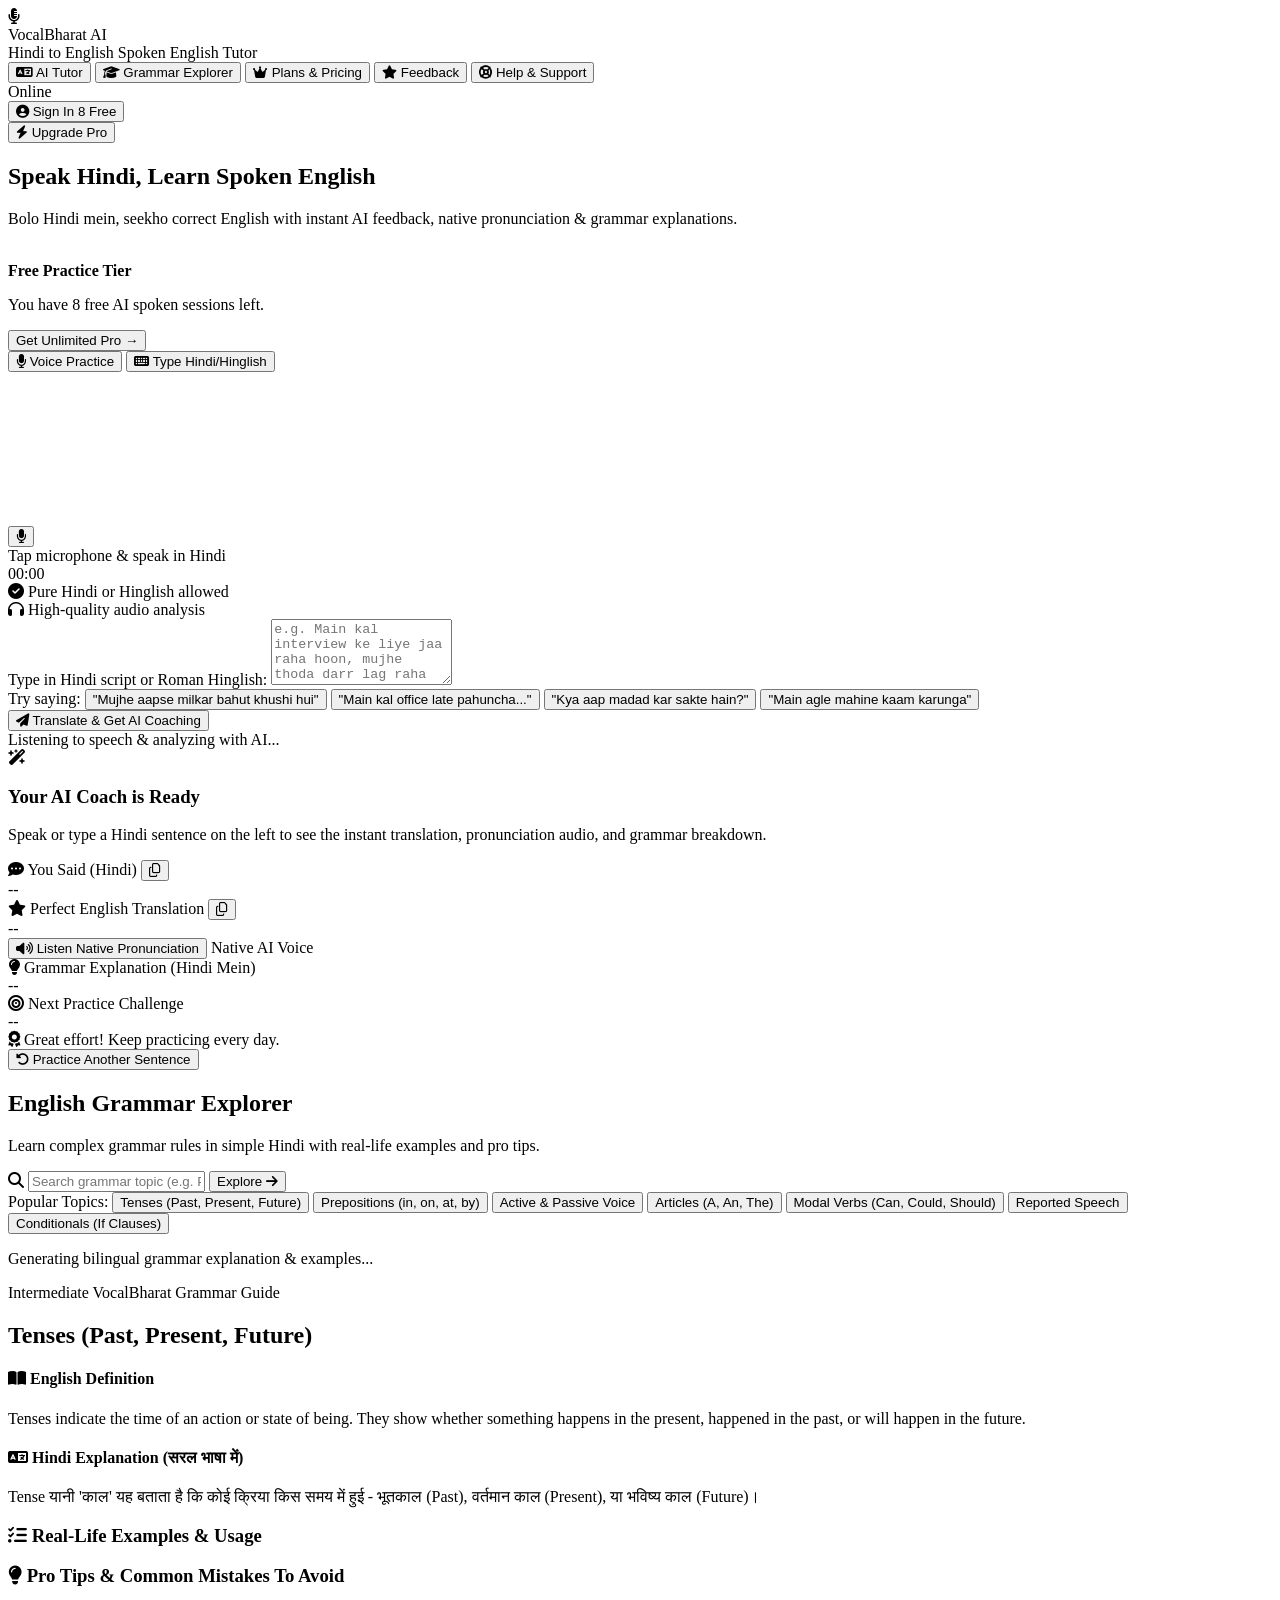
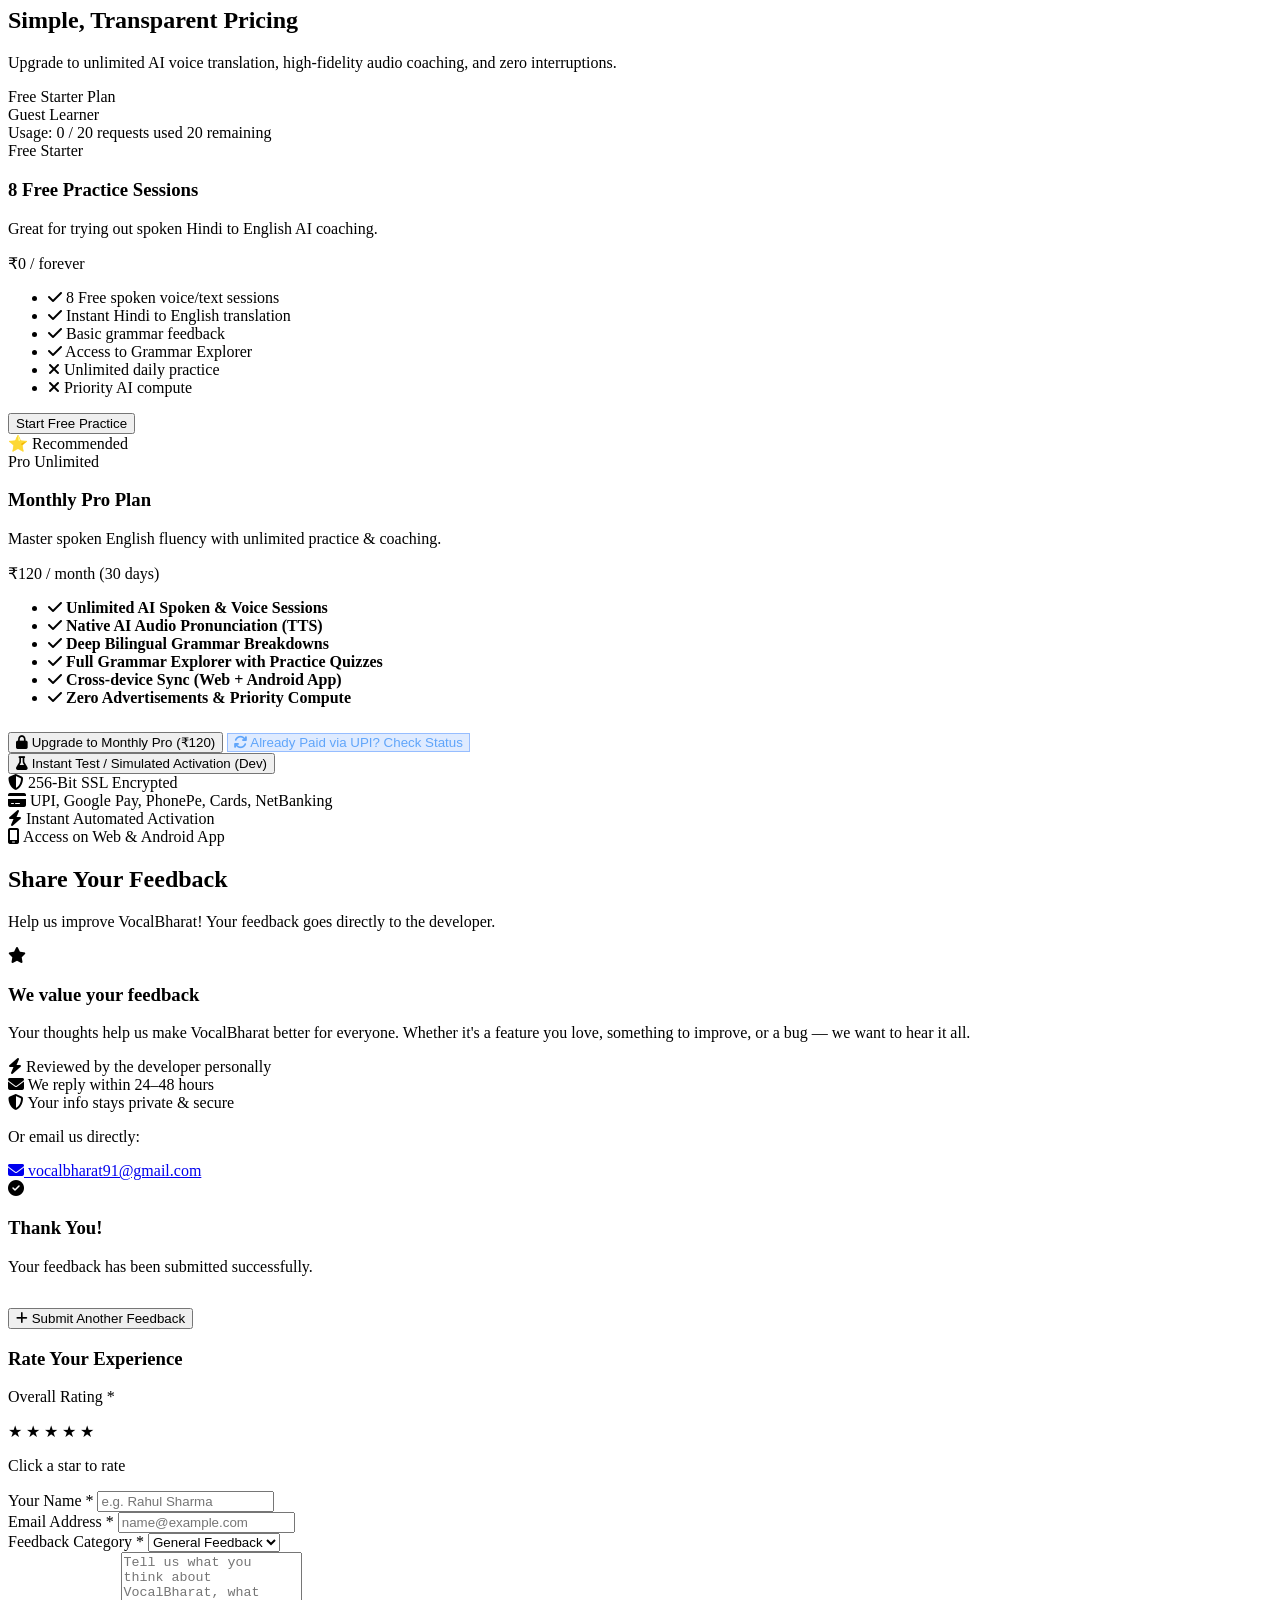
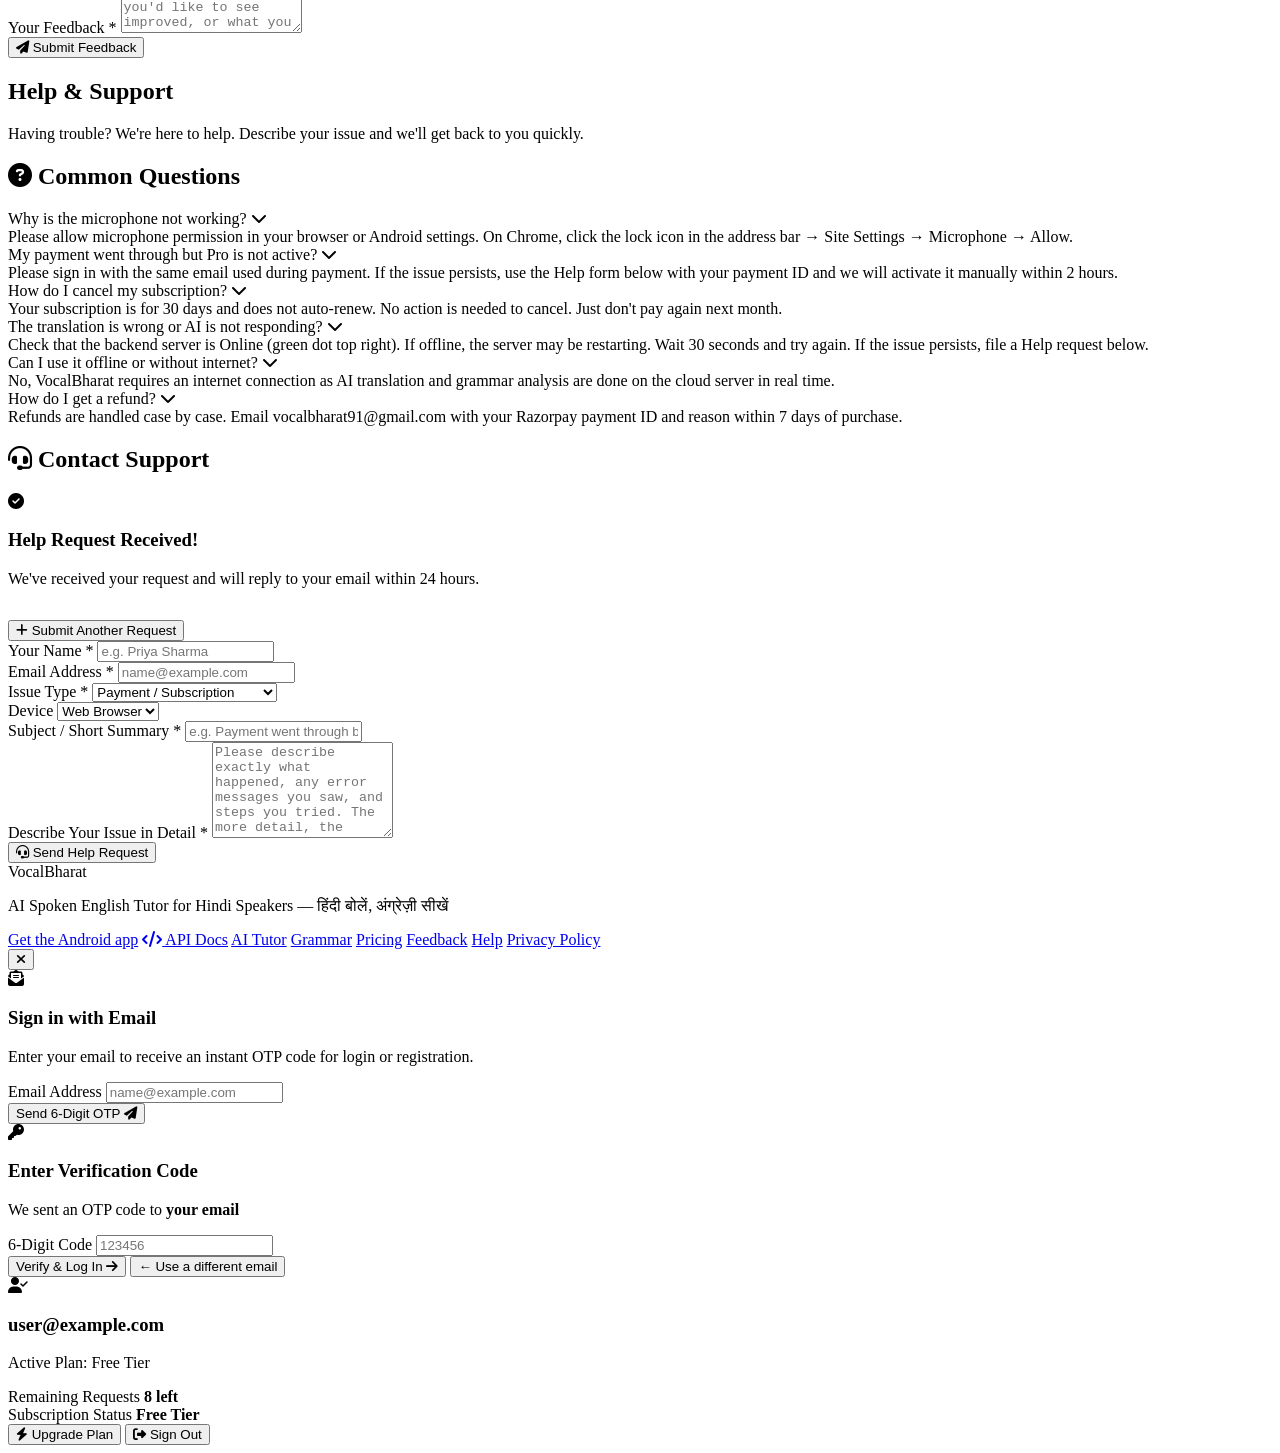
==== commit 770abee7: "Adding Privacy Policy" ====
--- a/backend/app/static/index.html
+++ b/backend/app/static/index.html
@@ -56,7 +56,7 @@
   <link rel="stylesheet" href="https://cdnjs.cloudflare.com/ajax/libs/font-awesome/6.5.1/css/all.min.css" />
 
   <!-- Styles -->
-  <link rel="stylesheet" href="/static/style.css?v=5" />
+  <link rel="stylesheet" href="/static/style.css?v=6" />
 
   <!-- Razorpay Standard Checkout SDK -->
   <script src="https://checkout.razorpay.com/v1/checkout.js"></script>
@@ -734,6 +734,7 @@
           <a href="#pricing" onclick="navigateTo('pricing')">Pricing</a>
           <a href="#feedback" onclick="navigateTo('feedback')">Feedback</a>
           <a href="#help" onclick="navigateTo('help')">Help</a>
+          <a href="/privacy">Privacy Policy</a>
         </div>
       </div>
     </footer>
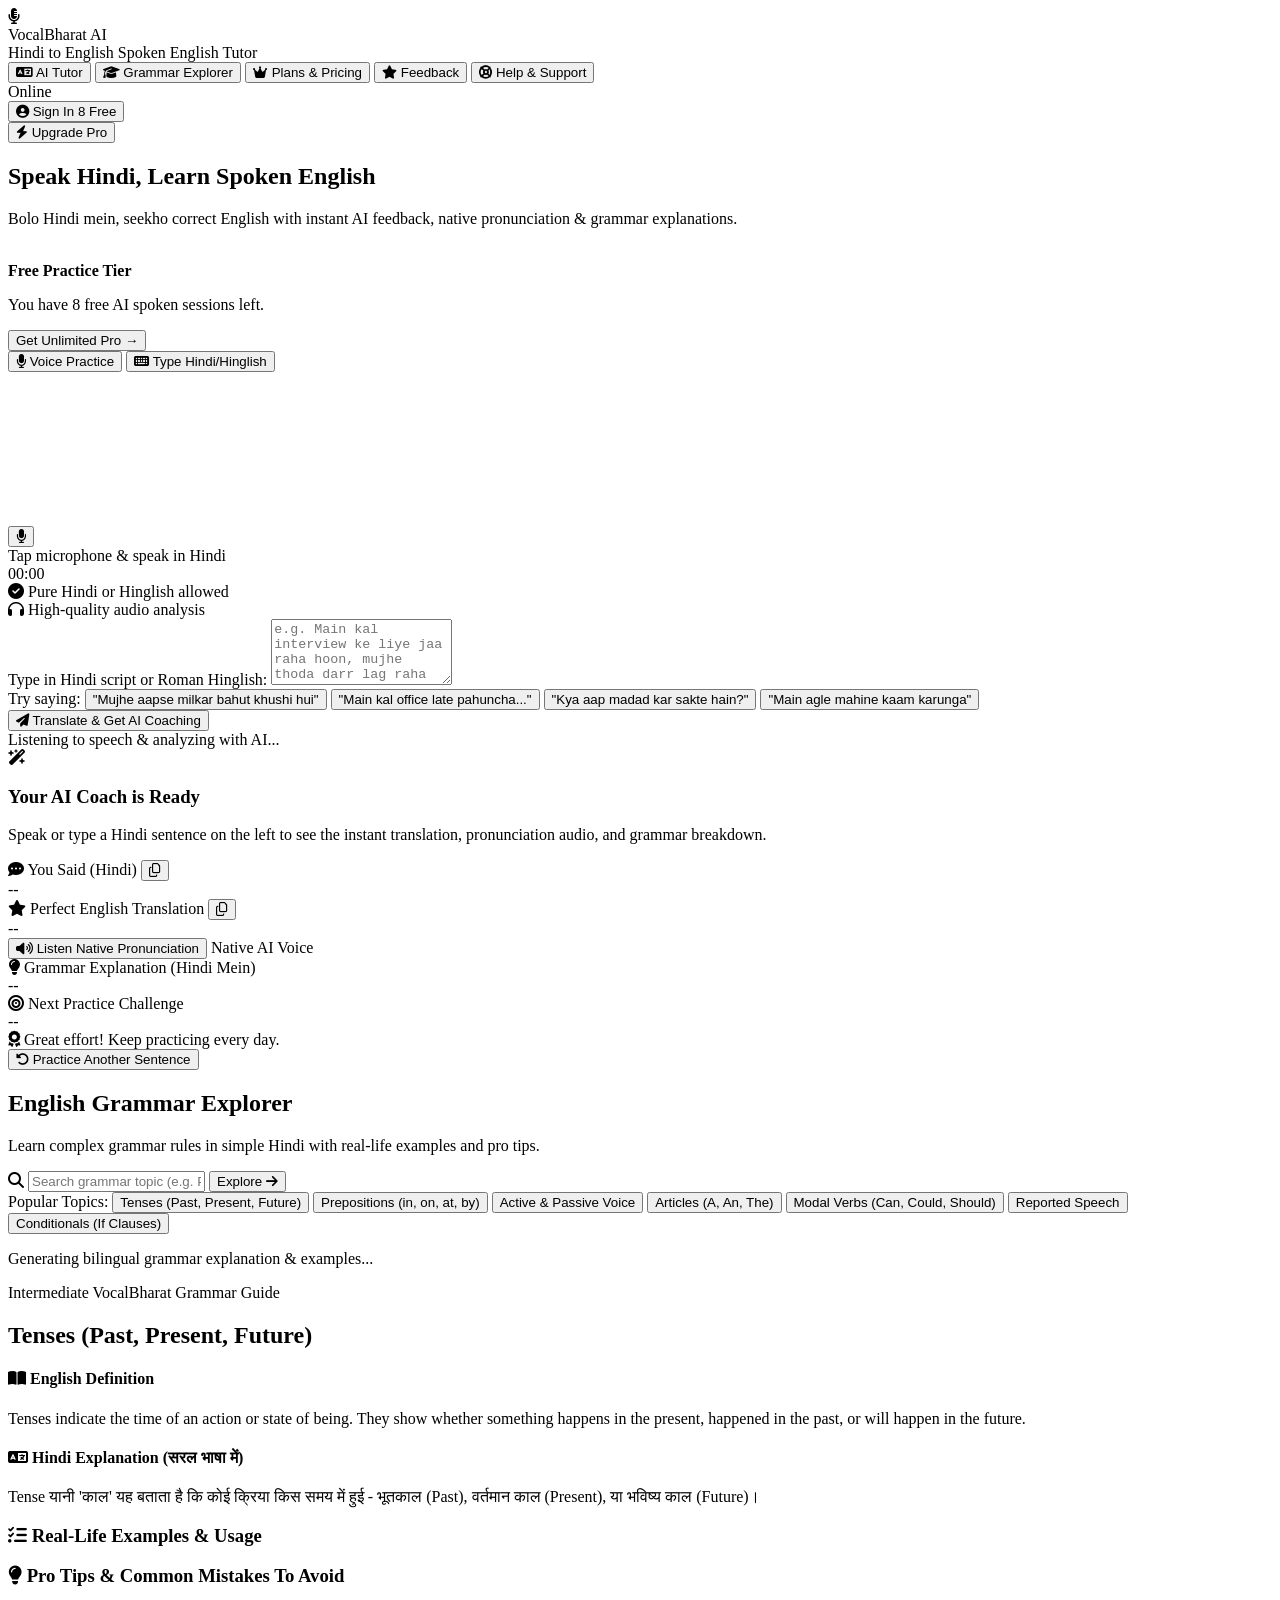
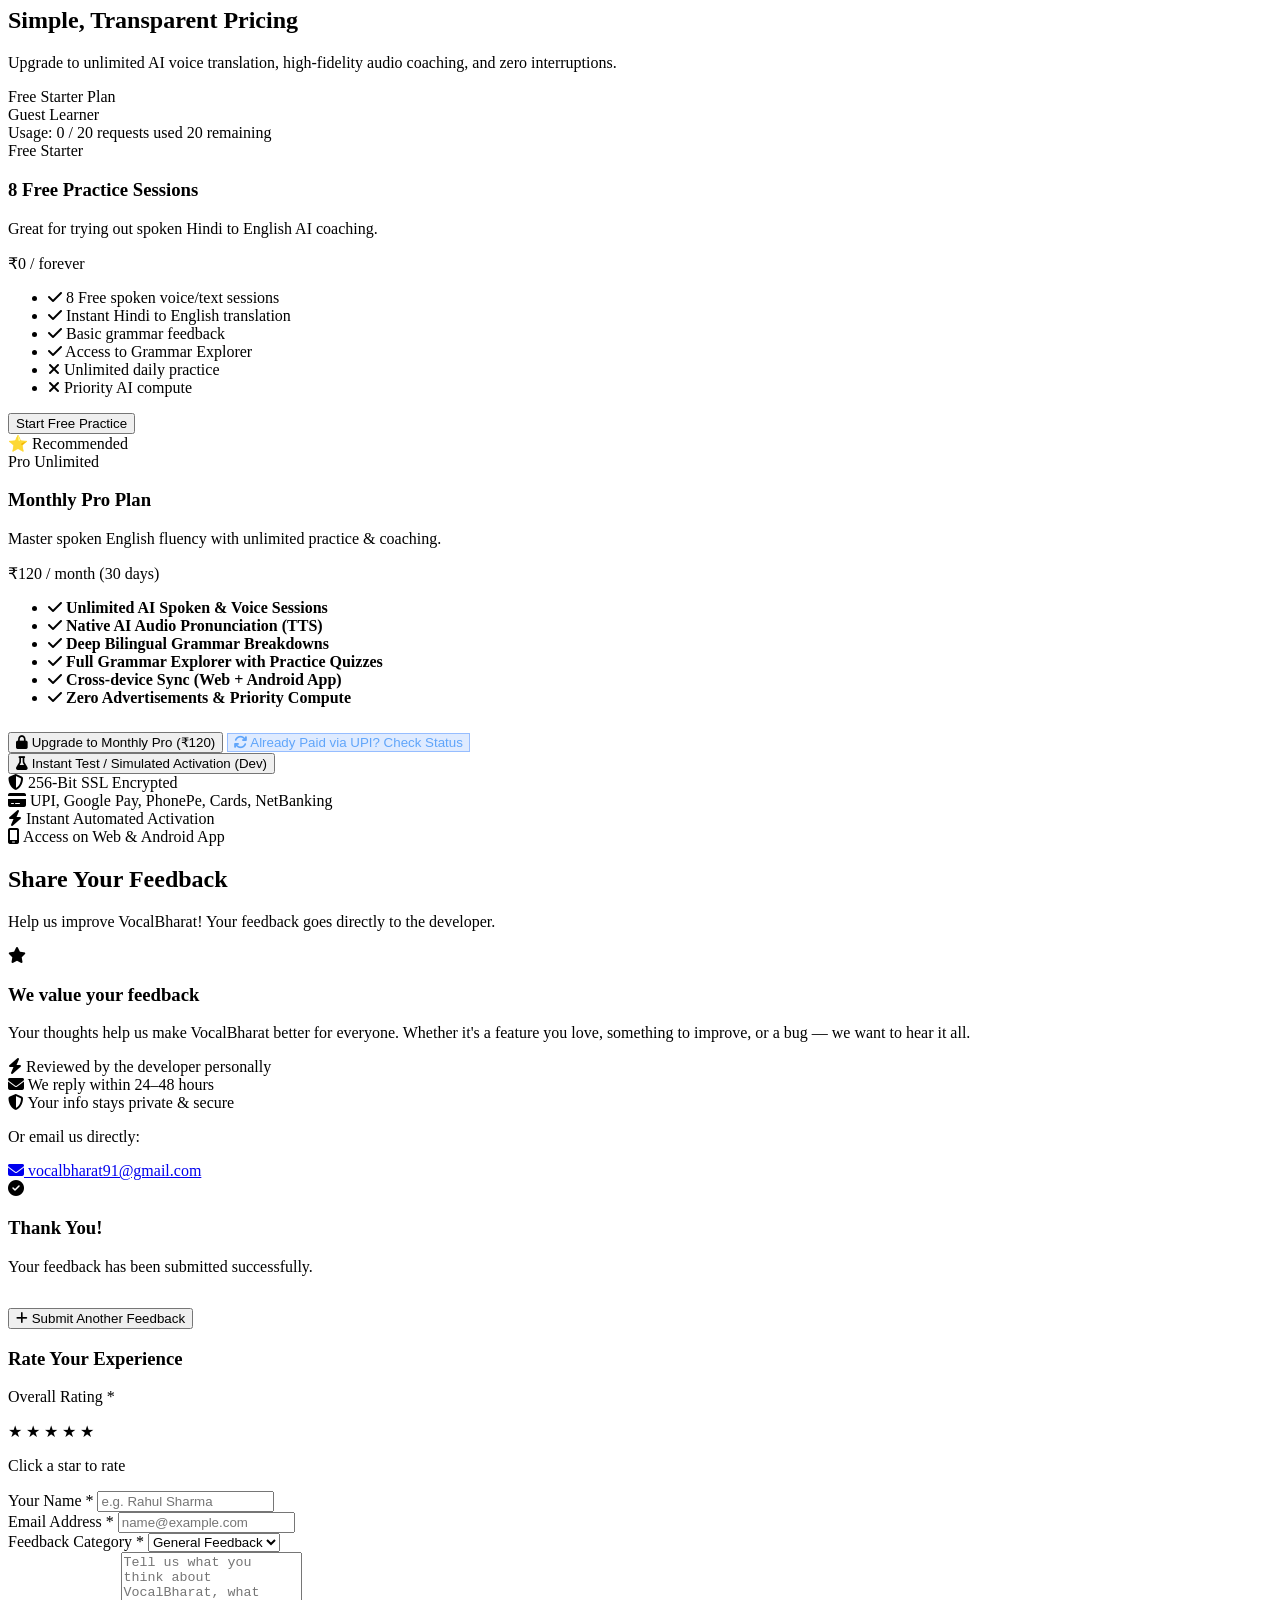
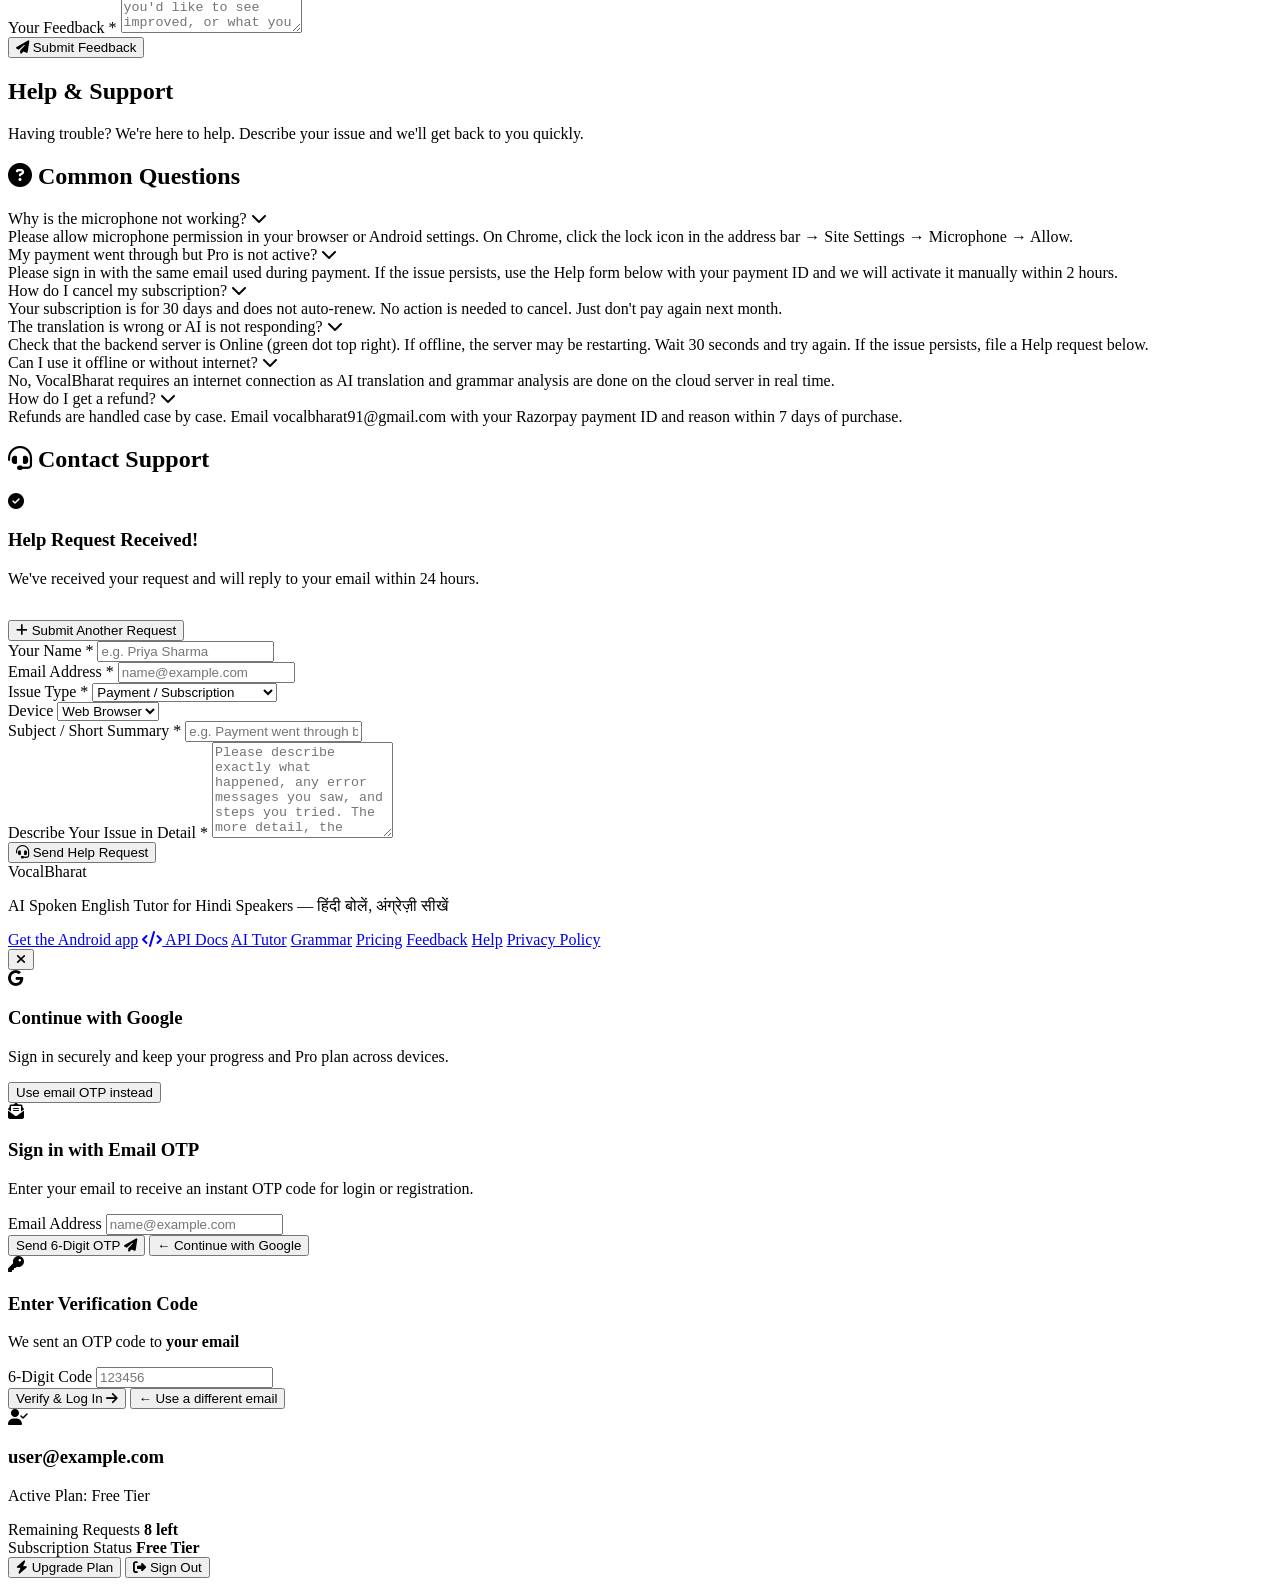
==== commit 5938cb10: "Google auth" ====
--- a/backend/app/static/index.html
+++ b/backend/app/static/index.html
@@ -744,16 +744,27 @@
   <!-- MODALS -->
   <!-- ========================================================================= -->
 
-  <!-- Account / OTP Login Modal -->
+  <!-- Account Login Modal -->
   <div class="modal-overlay hidden" id="accountModal">
     <div class="modal-card">
       <button class="modal-close-btn" onclick="closeAccountModal()"><i class="fa-solid fa-xmark"></i></button>
 
-      <!-- View when Logged Out: Step 1 Enter Email -->
-      <div class="auth-step active" id="authStepEmail">
+      <!-- Primary login: Google Sign-In -->
+      <div class="auth-step active" id="authStepGoogle">
+        <div class="modal-header">
+          <div class="modal-icon"><i class="fa-brands fa-google"></i></div>
+          <h3>Continue with Google</h3>
+          <p>Sign in securely and keep your progress and Pro plan across devices.</p>
+        </div>
+        <div id="googleSignInButton"></div>
+        <button type="button" class="btn-text-action" onclick="showAuthStep('authStepEmail')">Use email OTP instead</button>
+      </div>
+
+      <!-- Secondary login: email OTP -->
+      <div class="auth-step" id="authStepEmail">
         <div class="modal-header">
           <div class="modal-icon"><i class="fa-solid fa-envelope-open-text"></i></div>
-          <h3>Sign in with Email</h3>
+          <h3>Sign in with Email OTP</h3>
           <p>Enter your email to receive an instant OTP code for login or registration.</p>
         </div>
         <form onsubmit="event.preventDefault(); requestOtp();">
@@ -765,6 +776,7 @@
             <span>Send 6-Digit OTP</span>
             <i class="fa-solid fa-paper-plane"></i>
           </button>
+          <button type="button" class="btn-text-action" onclick="showAuthStep('authStepGoogle')">← Continue with Google</button>
         </form>
       </div>
 
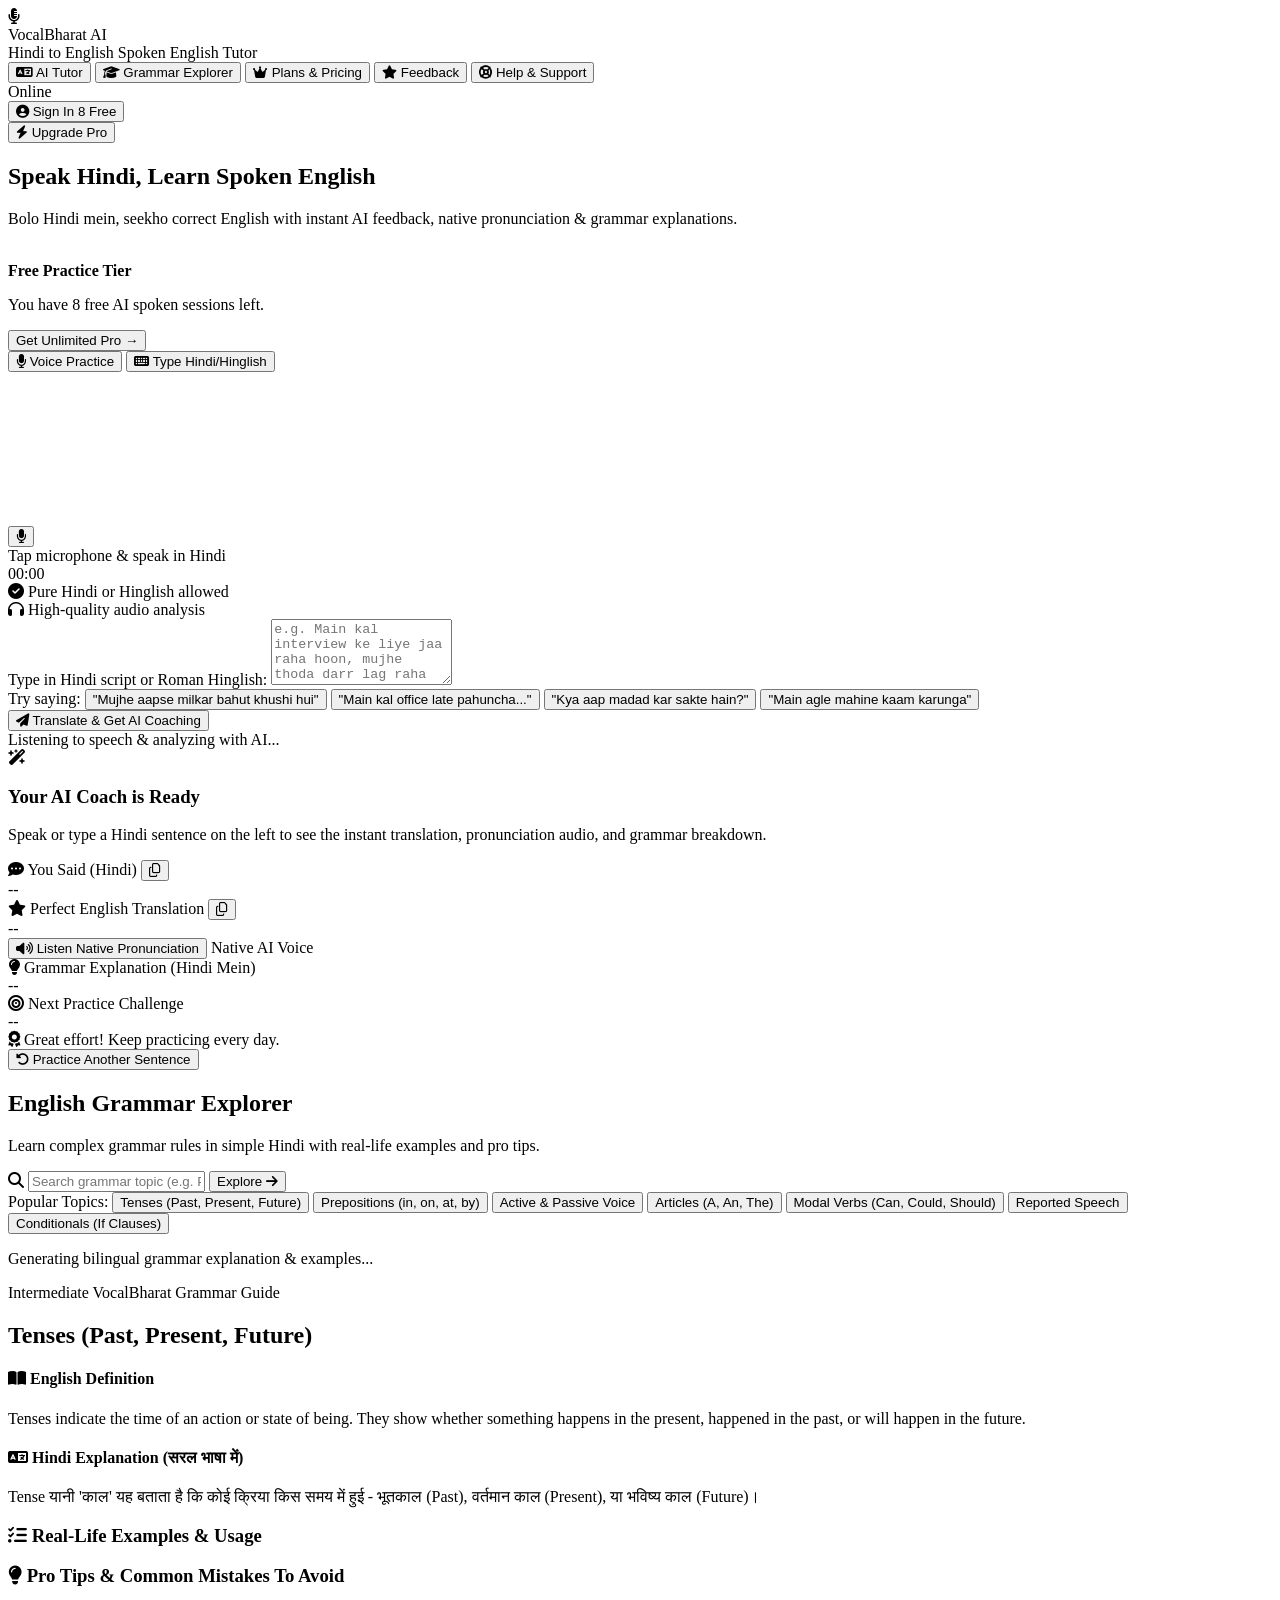
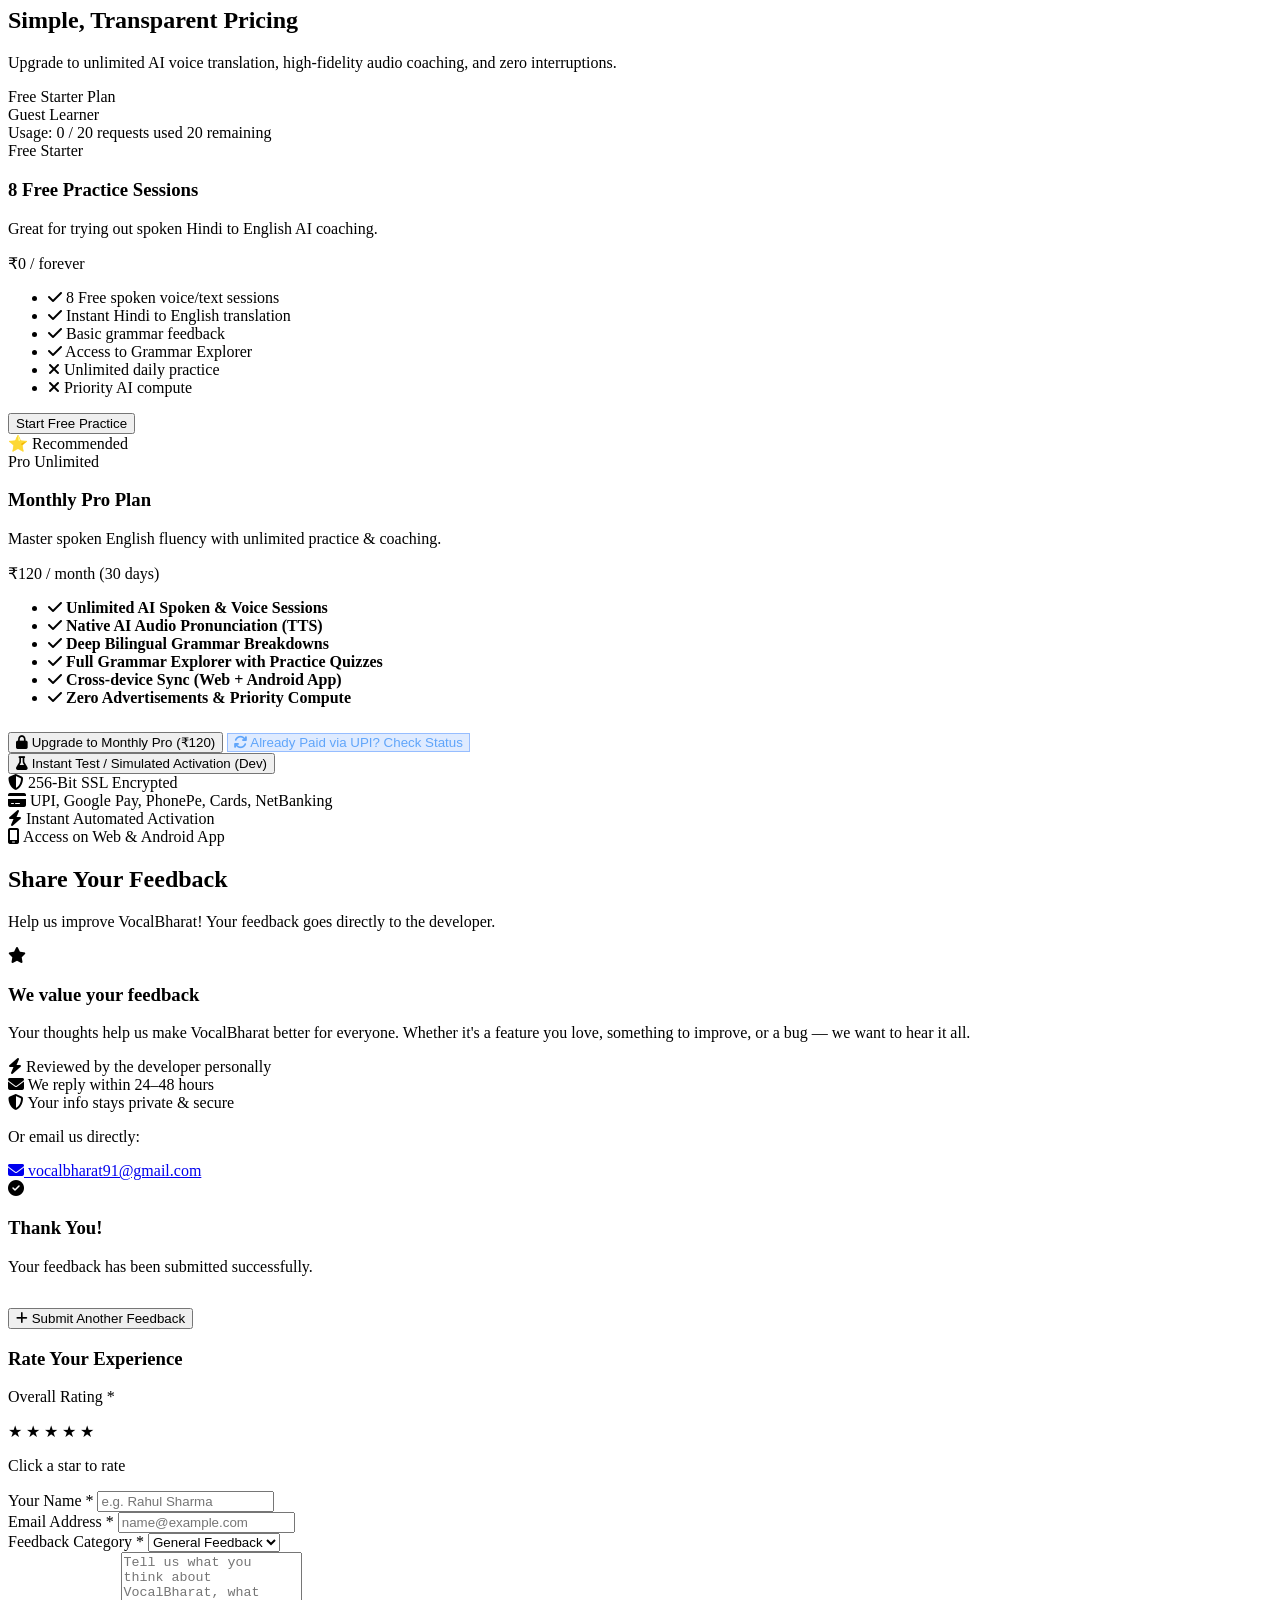
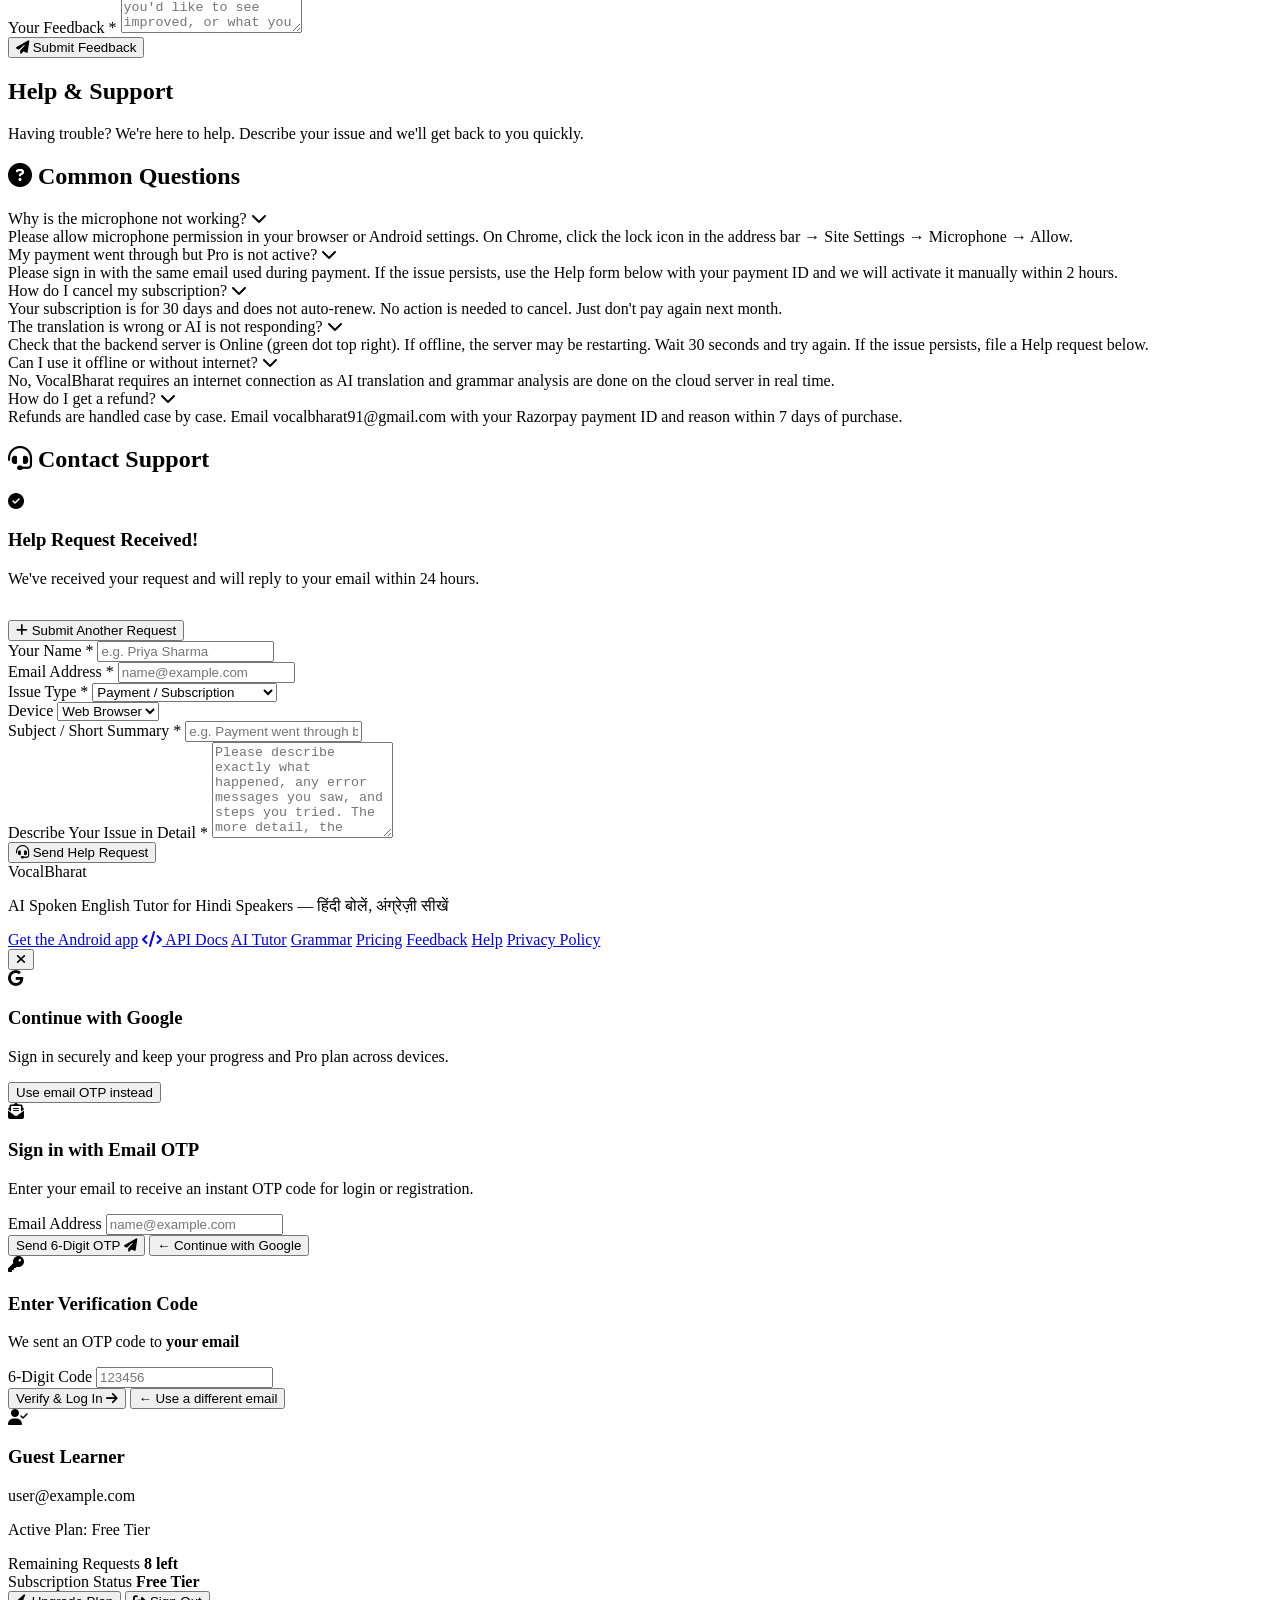
==== commit dbbd2a7f: "fix issues" ====
--- a/backend/app/static/index.html
+++ b/backend/app/static/index.html
@@ -804,7 +804,8 @@
       <div class="auth-step" id="authStepProfile">
         <div class="modal-header">
           <div class="modal-avatar"><i class="fa-solid fa-user-check"></i></div>
-          <h3 id="profileUserEmail">user@example.com</h3>
+          <h3 id="profileUserName">Guest Learner</h3>
+          <p id="profileUserEmail">user@example.com</p>
           <p class="profile-status-text" id="profilePlanBadge">Active Plan: Free Tier</p>
         </div>
         <div class="profile-details">
